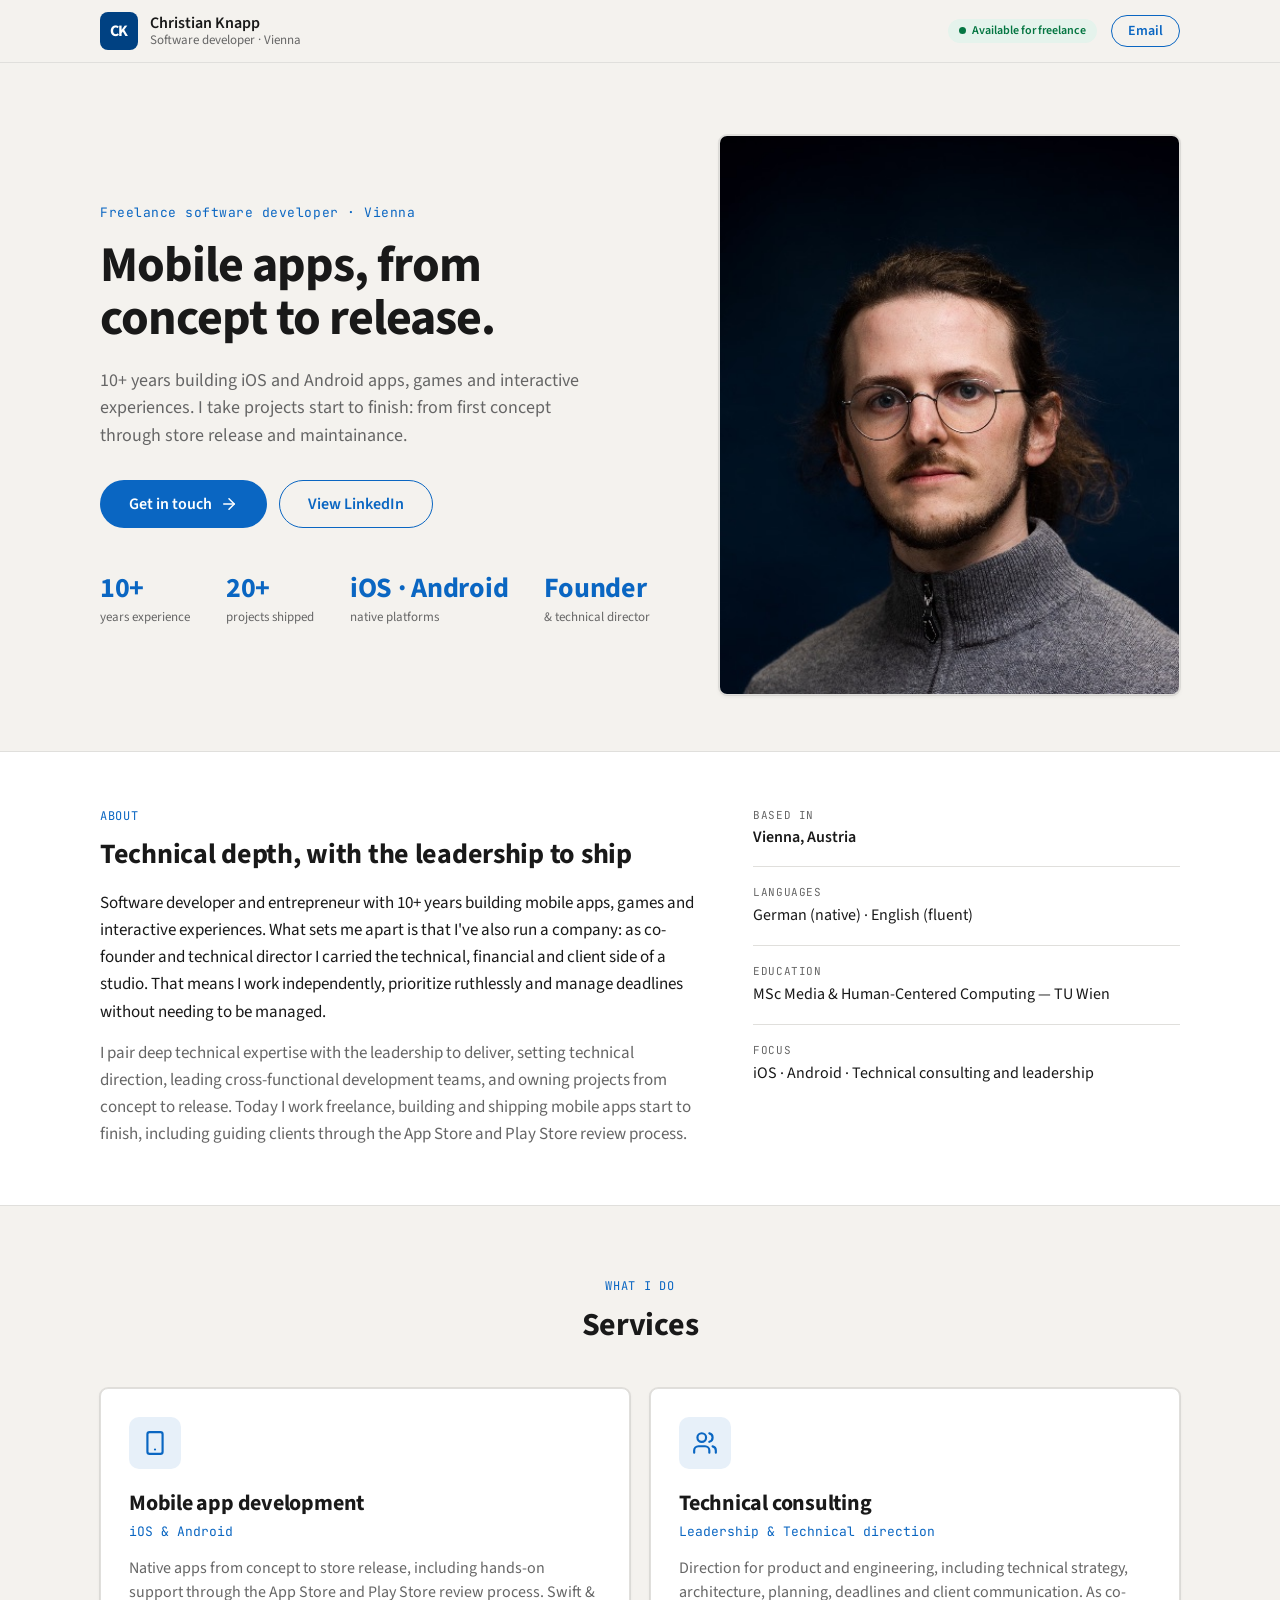
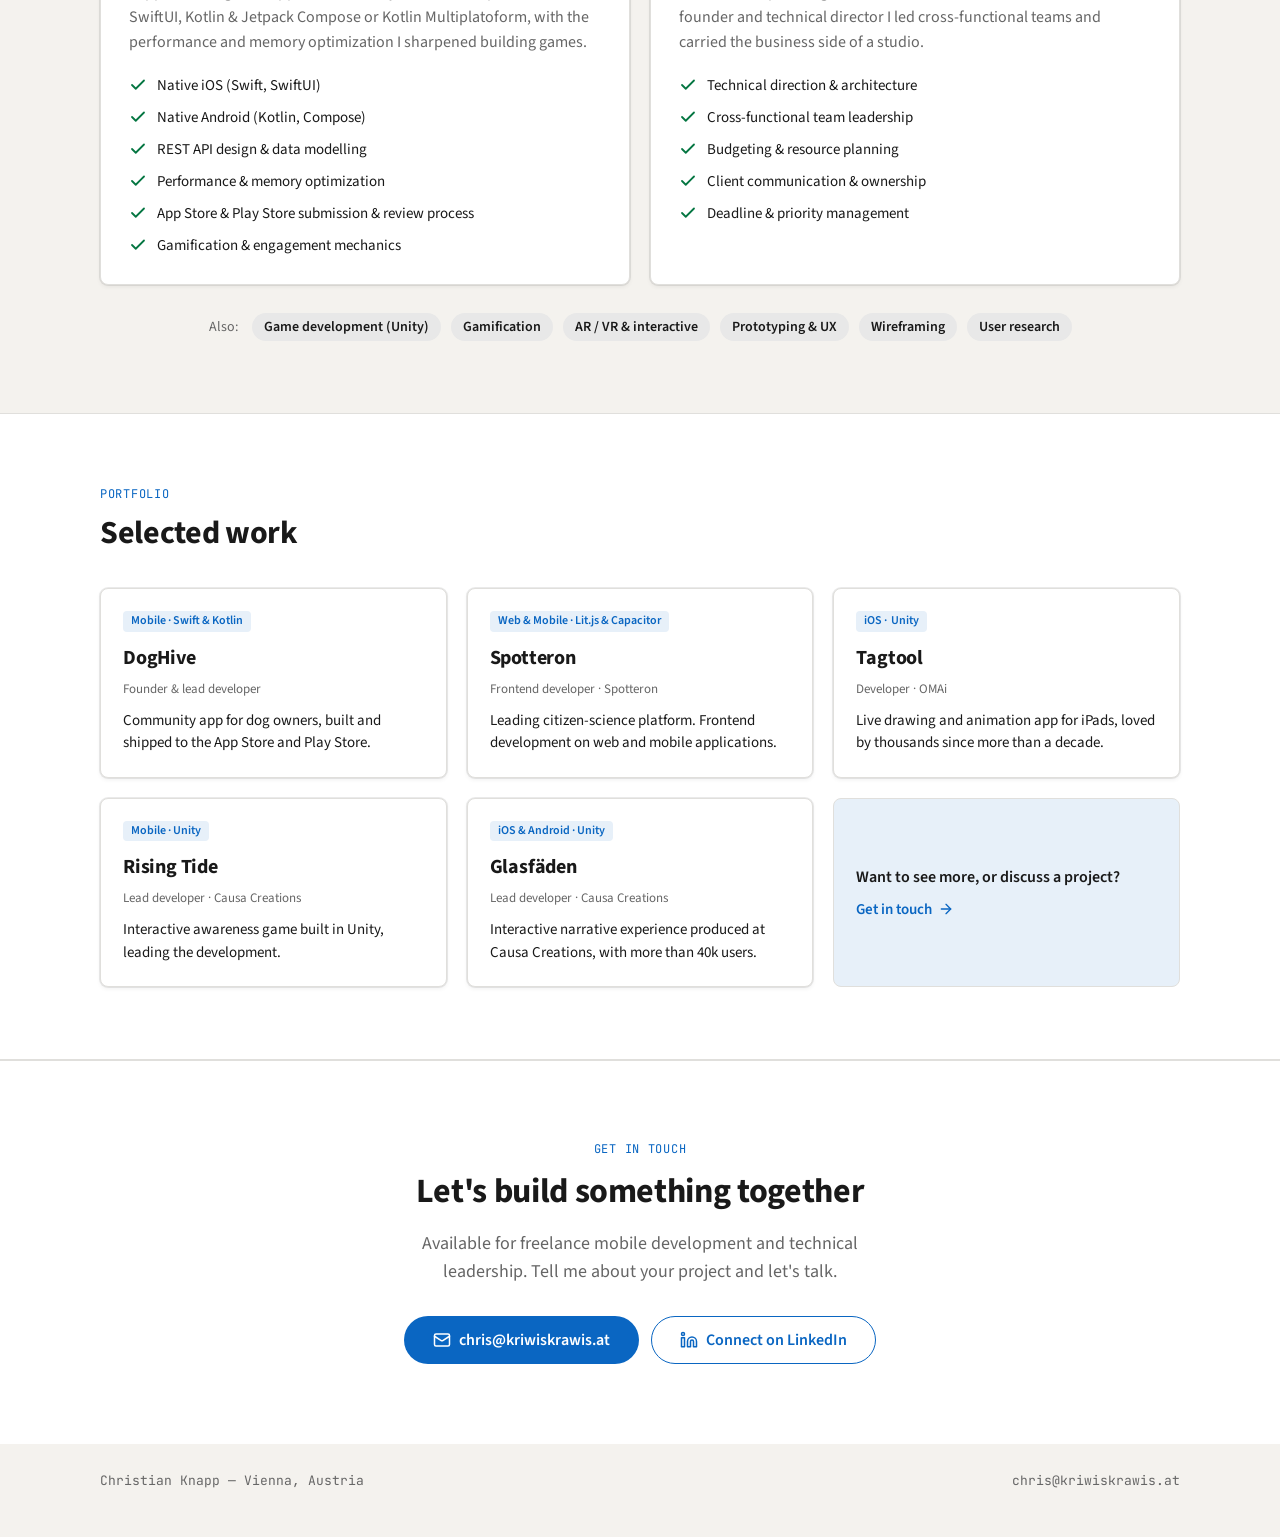
==== index.html @ b73c628b "rename to index.html" ====
<!DOCTYPE html>
<html>
<head>
<meta charset="utf-8">
<meta name="viewport" content="width=device-width, initial-scale=1">
<script src="./support.js"></script>
</head>
<body>
<x-dc>
<helmet>
<link rel="preconnect" href="https://fonts.googleapis.com">
<link rel="preconnect" href="https://fonts.gstatic.com" crossorigin="">
<link href="https://fonts.googleapis.com/css2?family=Source+Sans+3:wght@400;500;600;700&amp;family=JetBrains+Mono:wght@400;500&amp;display=swap" rel="stylesheet">
<style>
  /* Navy Professional — design tokens (inlined from the design system) */
  :root {
    --color-primary: #0A66C2;
    --color-primary-hover: #004182;
    --color-secondary: #915907;
    --color-background: #F4F2EE;
    --color-surface: #FFFFFF;
    --color-text-primary: #191919;
    --color-text-secondary: #666666;
    --color-border: #E0DFDC;
    --color-input-border: #86888A;
    --color-success: #057642;
    --color-primary-tint: #E7F0F9;
    --color-chip-bg: #E8E8E8;
    --color-success-tint: #E5F3EC;
    --font-body: "Source Sans 3", "Helvetica Neue", Arial, sans-serif;
    --font-mono: "JetBrains Mono", "SFMono-Regular", Menlo, Consolas, monospace;
    --radius-sm: 4px;
    --radius-md: 8px;
    --radius-pill: 9999px;
    --shadow-card: 0 0 0 1px rgba(0,0,0,.08), 0 2px 4px rgba(0,0,0,.06);
    --shadow-card-hover: 0 0 0 1px rgba(0,0,0,.08), 0 4px 12px rgba(0,0,0,.12);
  }
  * { box-sizing: border-box; }
  body { margin: 0; background: var(--color-background); }
  a { text-decoration: none; color: inherit; }
</style>
</helmet>

<div style="font-family: var(--font-body); background: var(--color-background); color: var(--color-text-primary); min-height: 100vh; -webkit-font-smoothing: antialiased;">

  <!-- ===== Top nav ===== -->
  <div style="max-width: 1128px; margin: 0 auto; padding: 12px 24px; display: flex; align-items: center; justify-content: space-between; gap: 16px;">
      <div style="display: flex; align-items: center; gap: 12px;">
        <div style="width: 38px; height: 38px; border-radius: 8px; background: var(--color-primary-hover); color: #fff; display: flex; align-items: center; justify-content: center; font-weight: 700; font-size: 16px; letter-spacing: -0.01em;">CK</div>
        <div style="line-height: 1.2;">
          <div style="font-size: 16px; font-weight: 600;">Christian Knapp</div>
          <div style="font-size: 13px; color: var(--color-text-secondary);">Software developer · Vienna</div>
        </div>
      </div>
      <div style="display: flex; align-items: center; gap: 14px;">
        <span style="display: inline-flex; align-items: center; gap: 6px; padding: 4px 11px; font-size: 12px; font-weight: 600; line-height: 1.4; color: var(--color-success); background: var(--color-success-tint); border-radius: var(--radius-pill);">
          <span style="width: 7px; height: 7px; border-radius: 9999px; background: var(--color-success); display: inline-block;"></span>
          Available for freelance
        </span>
        <a href="mailto:chris@kriwiskrawis.at" style="display: inline-flex; align-items: center; justify-content: center; height: 32px; padding: 0 16px; font-size: 14px; font-weight: 600; color: var(--color-primary); background: transparent; border: 1px solid var(--color-primary); border-radius: var(--radius-pill); white-space: nowrap;" style-hover="background: var(--color-primary-tint);">Email</a>
      </div>
    </div><header style="position: sticky; top: 0; z-index: 50; background: rgba(244,242,238,0.88); backdrop-filter: blur(8px); border-bottom: 1px solid var(--color-border);">
    
  </header>

  <!-- ===== Hero ===== -->
  <section style="max-width: 1128px; margin: 0 auto; padding: 72px 24px 56px; display: grid; grid-template-columns: 1.1fr 0.9fr; gap: 56px; align-items: center;">
<div>
      <p style="margin: 0 0 18px; font-family: var(--font-mono); font-size: 13px; letter-spacing: 0.04em; color: var(--color-primary);">Freelance software developer · Vienna</p>
      <h1 style="margin: 0; font-size: clamp(34px, 4.6vw, 50px); line-height: 1.06; font-weight: 700; letter-spacing: -0.02em; text-wrap: balance;">Mobile apps, from concept to release.</h1>
      <p style="margin: 22px 0 30px; font-size: 18px; line-height: 1.55; color: var(--color-text-secondary); max-width: 480px;">10+ years building iOS and Android apps, games and interactive experiences. I take projects start to finish: from first concept through store release and maintainance.</p>
      <div style="display: flex; gap: 12px; flex-wrap: wrap;">
        <a href="mailto:chris@kriwiskrawis.at" style="display: inline-flex; align-items: center; justify-content: center; gap: 8px; height: 48px; padding: 0 28px; font-size: 16px; font-weight: 600; line-height: 1; color: #fff; background: var(--color-primary); border: 1px solid transparent; border-radius: var(--radius-pill); white-space: nowrap;" style-hover="background: var(--color-primary-hover);">
          Get in touch
          <svg width="18" height="18" viewBox="0 0 24 24" fill="none" stroke="currentColor" stroke-width="2" stroke-linecap="round" stroke-linejoin="round"><path d="M5 12h14"></path><path d="m12 5 7 7-7 7"></path></svg>
        </a>
        <a href="https://www.linkedin.com/in/christian-knapp-76a27920a/" target="_blank" rel="noopener" style="display: inline-flex; align-items: center; justify-content: center; gap: 8px; height: 48px; padding: 0 28px; font-size: 16px; font-weight: 600; line-height: 1; color: var(--color-primary); background: transparent; border: 1px solid var(--color-primary); border-radius: var(--radius-pill); white-space: nowrap;" style-hover="background: var(--color-primary-tint);">View LinkedIn</a>
      </div>
      <div style="display: flex; gap: 36px; margin-top: 40px; flex-wrap: wrap;">
        <div><div style="font-size: 28px; font-weight: 700; color: var(--color-primary); letter-spacing: -0.01em;">10+</div><div style="font-size: 13px; color: var(--color-text-secondary);">years experience</div></div>
        <div><div style="font-size: 28px; font-weight: 700; color: var(--color-primary); letter-spacing: -0.01em;">20+</div><div style="font-size: 13px; color: var(--color-text-secondary);">projects shipped</div></div>
        <div><div style="font-size: 28px; font-weight: 700; color: var(--color-primary); letter-spacing: -0.01em;">iOS · Android</div><div style="font-size: 13px; color: var(--color-text-secondary);">native platforms</div></div>
        <div><div style="font-size: 28px; font-weight: 700; color: var(--color-primary); letter-spacing: -0.01em;">Founder</div><div style="font-size: 13px; color: var(--color-text-secondary);">&amp; technical director</div></div>
      </div>
    </div>
    <div style="background: var(--color-surface); border: 1px solid var(--color-border); border-radius: var(--radius-md); box-shadow: var(--shadow-card); padding: 0; overflow: hidden;">
      <img src="[data-uri]" alt="Christian Knapp" style="width: 100%; display: block;">
    </div>
  </section>

  <!-- ===== About ===== -->
  <section style="background: var(--color-surface); border-top: 1px solid var(--color-border); border-bottom: 1px solid var(--color-border);">
    <div style="max-width: 1128px; margin: 0 auto; padding: 56px 24px; display: grid; grid-template-columns: 1.4fr 1fr; gap: 56px; align-items: start;">
      <div>
        <p style="margin: 0 0 10px; font-family: var(--font-mono); font-size: 12px; letter-spacing: 0.06em; text-transform: uppercase; color: var(--color-primary);">About</p>
        <h2 style="margin: 0 0 16px; font-size: 28px; font-weight: 700; letter-spacing: -0.01em;">Technical depth, with the leadership to ship</h2>
        <p style="margin: 0 0 14px; font-size: 17px; line-height: 1.6; color: var(--color-text-primary);">Software developer and entrepreneur with 10+ years building mobile apps, games and interactive experiences. What sets me apart is that I've also run a company: as co-founder and technical director I carried the technical, financial and client side of a studio. That means I work independently, prioritize ruthlessly and manage deadlines without needing to be managed.</p>
        <p style="margin: 0; font-size: 17px; line-height: 1.6; color: var(--color-text-secondary);">I pair deep technical expertise with the leadership to deliver, setting technical direction, leading cross-functional development teams, and owning projects from concept to release. Today I work freelance, building and shipping mobile apps start to finish, including guiding clients through the App Store and Play Store review process.</p>
      </div>
      <div style="display: flex; flex-direction: column; gap: 18px;">
        <div>
          <p style="margin: 0 0 4px; font-family: var(--font-mono); font-size: 11px; letter-spacing: 0.05em; text-transform: uppercase; color: var(--color-text-secondary);">Based in</p>
          <p style="margin: 0; font-size: 16px; font-weight: 600;">Vienna, Austria</p>
        </div>
        <div style="height: 1px; background: var(--color-border);"></div>
        <div>
          <p style="margin: 0 0 4px; font-family: var(--font-mono); font-size: 11px; letter-spacing: 0.05em; text-transform: uppercase; color: var(--color-text-secondary);">Languages</p>
          <p style="margin: 0; font-size: 16px; line-height: 1.5;">German (native) · English (fluent)</p>
        </div>
        <div style="height: 1px; background: var(--color-border);"></div>
        <div>
          <p style="margin: 0 0 4px; font-family: var(--font-mono); font-size: 11px; letter-spacing: 0.05em; text-transform: uppercase; color: var(--color-text-secondary);">Education</p>
          <p style="margin: 0; font-size: 16px; line-height: 1.5;">MSc Media &amp; Human-Centered Computing — TU Wien</p>
        </div>
        <div style="height: 1px; background: var(--color-border);"></div>
        <div>
          <p style="margin: 0 0 4px; font-family: var(--font-mono); font-size: 11px; letter-spacing: 0.05em; text-transform: uppercase; color: var(--color-text-secondary);">Focus</p>
          <p style="margin: 0; font-size: 16px; line-height: 1.5;">iOS · Android · Technical consulting and leadership</p>
        </div>
      </div>
    </div>
  </section>

  <!-- ===== Services ===== -->
  <section style="max-width: 1128px; margin: 0 auto; padding: 72px 24px;">
    <p style="margin: 0 0 8px; font-family: var(--font-mono); font-size: 12px; letter-spacing: 0.06em; text-transform: uppercase; color: var(--color-primary); text-align: center;">What I do</p>
    <h2 style="margin: 0 0 40px; font-size: 32px; font-weight: 700; text-align: center; letter-spacing: -0.01em;">Services</h2>
    <div style="display: grid; grid-template-columns: repeat(2, 1fr); gap: 20px;">

      <div style="background: var(--color-surface); border: 1px solid var(--color-border); border-radius: var(--radius-md); box-shadow: var(--shadow-card); padding: 28px; transition: box-shadow 140ms ease;" style-hover="box-shadow: var(--shadow-card-hover);">
        <div style="width: 52px; height: 52px; border-radius: 10px; background: var(--color-primary-tint); color: var(--color-primary); display: flex; align-items: center; justify-content: center; margin-bottom: 18px;">
          <svg width="26" height="26" viewBox="0 0 24 24" fill="none" stroke="currentColor" stroke-width="2" stroke-linecap="round" stroke-linejoin="round"><rect width="14" height="20" x="5" y="2" rx="2"></rect><path d="M12 18h.01"></path></svg>
        </div>
        <h3 style="margin: 0 0 4px; font-size: 22px; font-weight: 700; letter-spacing: -0.01em;">Mobile app development</h3>
        <p style="margin: 0 0 16px; font-family: var(--font-mono); font-size: 13px; color: var(--color-primary);">iOS &amp; Android</p>
        <p style="margin: 0 0 20px; font-size: 16px; line-height: 1.55; color: var(--color-text-secondary);">Native apps from concept to store release, including hands-on support through the App Store and Play Store review process. Swift &amp; SwiftUI, Kotlin &amp; Jetpack Compose or Kotlin Multiplatoform, with the performance and memory optimization I sharpened building games.</p>
        <div style="display: flex; flex-direction: column; gap: 11px;">
          <div style="display: flex; align-items: center; gap: 10px; font-size: 15px; color: var(--color-text-primary);"><svg width="18" height="18" viewBox="0 0 24 24" fill="none" stroke="var(--color-success)" stroke-width="2.4" stroke-linecap="round" stroke-linejoin="round" style="flex: none;"><path d="M20 6 9 17l-5-5"></path></svg>Native iOS (Swift, SwiftUI)</div>
          <div style="display: flex; align-items: center; gap: 10px; font-size: 15px; color: var(--color-text-primary);"><svg width="18" height="18" viewBox="0 0 24 24" fill="none" stroke="var(--color-success)" stroke-width="2.4" stroke-linecap="round" stroke-linejoin="round" style="flex: none;"><path d="M20 6 9 17l-5-5"></path></svg>Native Android (Kotlin, Compose)</div>
          <div style="display: flex; align-items: center; gap: 10px; font-size: 15px; color: var(--color-text-primary);"><svg width="18" height="18" viewBox="0 0 24 24" fill="none" stroke="var(--color-success)" stroke-width="2.4" stroke-linecap="round" stroke-linejoin="round" style="flex: none;"><path d="M20 6 9 17l-5-5"></path></svg>REST API design &amp; data modelling</div>
          <div style="display: flex; align-items: center; gap: 10px; font-size: 15px; color: var(--color-text-primary);"><svg width="18" height="18" viewBox="0 0 24 24" fill="none" stroke="var(--color-success)" stroke-width="2.4" stroke-linecap="round" stroke-linejoin="round" style="flex: none;"><path d="M20 6 9 17l-5-5"></path></svg>Performance &amp; memory optimization</div>
          <div style="display: flex; align-items: center; gap: 10px; font-size: 15px; color: var(--color-text-primary);"><svg width="18" height="18" viewBox="0 0 24 24" fill="none" stroke="var(--color-success)" stroke-width="2.4" stroke-linecap="round" stroke-linejoin="round" style="flex: none;"><path d="M20 6 9 17l-5-5"></path></svg>App Store &amp; Play Store submission &amp; review process</div>
          <div style="display: flex; align-items: center; gap: 10px; font-size: 15px; color: var(--color-text-primary);"><svg width="18" height="18" viewBox="0 0 24 24" fill="none" stroke="var(--color-success)" stroke-width="2.4" stroke-linecap="round" stroke-linejoin="round" style="flex: none;"><path d="M20 6 9 17l-5-5"></path></svg>Gamification &amp; engagement mechanics</div>
        </div>
      </div>

      <div style="background: var(--color-surface); border: 1px solid var(--color-border); border-radius: var(--radius-md); box-shadow: var(--shadow-card); padding: 28px; transition: box-shadow 140ms ease;" style-hover="box-shadow: var(--shadow-card-hover);">
        <div style="width: 52px; height: 52px; border-radius: 10px; background: var(--color-primary-tint); color: var(--color-primary); display: flex; align-items: center; justify-content: center; margin-bottom: 18px;">
          <svg width="26" height="26" viewBox="0 0 24 24" fill="none" stroke="currentColor" stroke-width="2" stroke-linecap="round" stroke-linejoin="round"><path d="M16 21v-2a4 4 0 0 0-4-4H6a4 4 0 0 0-4 4v2"></path><circle cx="9" cy="7" r="4"></circle><path d="M22 21v-2a4 4 0 0 0-3-3.87"></path><path d="M16 3.13a4 4 0 0 1 0 7.75"></path></svg>
        </div>
        <h3 style="margin: 0 0 4px; font-size: 22px; font-weight: 700; letter-spacing: -0.01em;">Technical consulting</h3>
        <p style="margin: 0 0 16px; font-family: var(--font-mono); font-size: 13px; color: var(--color-primary);">Leadership &amp; Technical direction</p>
        <p style="margin: 0 0 20px; font-size: 16px; line-height: 1.55; color: var(--color-text-secondary);">Direction for product and engineering, including technical strategy, architecture, planning, deadlines and client communication. As co-founder and technical director I led cross-functional teams and carried the business side of a studio.</p>
        <div style="display: flex; flex-direction: column; gap: 11px;">
          <div style="display: flex; align-items: center; gap: 10px; font-size: 15px; color: var(--color-text-primary);"><svg width="18" height="18" viewBox="0 0 24 24" fill="none" stroke="var(--color-success)" stroke-width="2.4" stroke-linecap="round" stroke-linejoin="round" style="flex: none;"><path d="M20 6 9 17l-5-5"></path></svg>Technical direction &amp; architecture</div>
          
          <div style="display: flex; align-items: center; gap: 10px; font-size: 15px; color: var(--color-text-primary);"><svg width="18" height="18" viewBox="0 0 24 24" fill="none" stroke="var(--color-success)" stroke-width="2.4" stroke-linecap="round" stroke-linejoin="round" style="flex: none;"><path d="M20 6 9 17l-5-5"></path></svg>Cross-functional team leadership</div><div style="display: flex; align-items: center; gap: 10px; font-size: 15px; color: var(--color-text-primary);"><svg width="18" height="18" viewBox="0 0 24 24" fill="none" stroke="var(--color-success)" stroke-width="2.4" stroke-linecap="round" stroke-linejoin="round" style="flex: none;"><path d="M20 6 9 17l-5-5"></path></svg>Budgeting &amp; resource planning</div>
          <div style="display: flex; align-items: center; gap: 10px; font-size: 15px; color: var(--color-text-primary);"><svg width="18" height="18" viewBox="0 0 24 24" fill="none" stroke="var(--color-success)" stroke-width="2.4" stroke-linecap="round" stroke-linejoin="round" style="flex: none;"><path d="M20 6 9 17l-5-5"></path></svg>Client communication &amp; ownership</div>
          <div style="display: flex; align-items: center; gap: 10px; font-size: 15px; color: var(--color-text-primary);"><svg width="18" height="18" viewBox="0 0 24 24" fill="none" stroke="var(--color-success)" stroke-width="2.4" stroke-linecap="round" stroke-linejoin="round" style="flex: none;"><path d="M20 6 9 17l-5-5"></path></svg>Deadline &amp; priority management</div>
        </div>
      </div>

    </div>
    <div style="display: flex; flex-wrap: wrap; gap: 10px; justify-content: center; margin-top: 28px; align-items: center;">
      <span style="font-size: 14px; color: var(--color-text-secondary); margin-right: 4px;">Also:</span>
      <span style="display: inline-flex; align-items: center; padding: 4px 12px; font-size: 14px; font-weight: 600; color: var(--color-text-primary); background: var(--color-chip-bg); border-radius: var(--radius-pill); white-space: nowrap;">Game development (Unity)</span>
      <span style="display: inline-flex; align-items: center; padding: 4px 12px; font-size: 14px; font-weight: 600; color: var(--color-text-primary); background: var(--color-chip-bg); border-radius: var(--radius-pill); white-space: nowrap;">Gamification</span>
      <span style="display: inline-flex; align-items: center; padding: 4px 12px; font-size: 14px; font-weight: 600; color: var(--color-text-primary); background: var(--color-chip-bg); border-radius: var(--radius-pill); white-space: nowrap;">AR / VR &amp; interactive</span>
      <span style="display: inline-flex; align-items: center; padding: 4px 12px; font-size: 14px; font-weight: 600; color: var(--color-text-primary); background: var(--color-chip-bg); border-radius: var(--radius-pill); white-space: nowrap;">Prototyping &amp; UX</span>
      <span style="display: inline-flex; align-items: center; padding: 4px 12px; font-size: 14px; font-weight: 600; color: var(--color-text-primary); background: var(--color-chip-bg); border-radius: var(--radius-pill); white-space: nowrap;">Wireframing</span>
      <span style="display: inline-flex; align-items: center; padding: 4px 12px; font-size: 14px; font-weight: 600; color: var(--color-text-primary); background: var(--color-chip-bg); border-radius: var(--radius-pill); white-space: nowrap;">User research</span>
    </div>
  </section>

  <!-- ===== Selected work ===== -->
  <section style="background: var(--color-surface); border-top: 1px solid var(--color-border); border-bottom: 1px solid var(--color-border);">
    <div style="max-width: 1128px; margin: 0 auto; padding: 72px 24px;">
      <p style="margin: 0 0 8px; font-family: var(--font-mono); font-size: 12px; letter-spacing: 0.06em; text-transform: uppercase; color: var(--color-primary);">Portfolio</p>
      <h2 style="margin: 0 0 32px; font-size: 32px; font-weight: 700; letter-spacing: -0.01em;">Selected work</h2>
      <div style="display: grid; grid-template-columns: repeat(3, 1fr); gap: 20px;">

        <div style="background: var(--color-surface); border: 1px solid var(--color-border); border-radius: var(--radius-md); box-shadow: var(--shadow-card); padding: 22px; display: flex; flex-direction: column; gap: 8px; min-height: 158px; transition: box-shadow 140ms ease;" style-hover="box-shadow: var(--shadow-card-hover);">
          <span style="align-self: flex-start; display: inline-flex; align-items: center; padding: 2px 8px; font-size: 12px; font-weight: 600; line-height: 1.4; color: var(--color-primary); background: var(--color-primary-tint); border-radius: var(--radius-sm);">Mobile ·&nbsp;Swift &amp; Kotlin</span>
          <h3 style="margin: 4px 0 0; font-size: 20px; font-weight: 700; letter-spacing: -0.01em;">DogHive</h3>
          <p style="margin: 0; font-size: 13px; color: var(--color-text-secondary);">Founder &amp; lead developer</p>
          <p style="margin: 4px 0 0; font-size: 15px; line-height: 1.5; color: var(--color-text-primary);">Community app for dog owners, built and shipped to the App Store and Play Store.</p>
        </div>

        <div style="background: var(--color-surface); border: 1px solid var(--color-border); border-radius: var(--radius-md); box-shadow: var(--shadow-card); padding: 22px; display: flex; flex-direction: column; gap: 8px; min-height: 158px; transition: box-shadow 140ms ease;" style-hover="box-shadow: var(--shadow-card-hover);">
          <span style="align-self: flex-start; display: inline-flex; align-items: center; padding: 2px 8px; font-size: 12px; font-weight: 600; line-height: 1.4; color: var(--color-primary); background: var(--color-primary-tint); border-radius: var(--radius-sm);">Web &amp; Mobile · Lit.js &amp; Capacitor</span>
          <h3 style="margin: 4px 0 0; font-size: 20px; font-weight: 700; letter-spacing: -0.01em;">Spotteron</h3>
          <p style="margin: 0; font-size: 13px; color: var(--color-text-secondary);">Frontend developer · Spotteron</p>
          <p style="margin: 4px 0 0; font-size: 15px; line-height: 1.5; color: var(--color-text-primary);">Leading citizen-science platform. Frontend development on web and mobile applications.</p>
        </div>

        <div style="background: var(--color-surface); border: 1px solid var(--color-border); border-radius: var(--radius-md); box-shadow: var(--shadow-card); padding: 22px; display: flex; flex-direction: column; gap: 8px; min-height: 158px; transition: box-shadow 140ms ease;" style-hover="box-shadow: var(--shadow-card-hover);">
          <span style="align-self: flex-start; display: inline-flex; align-items: center; padding: 2px 8px; font-size: 12px; font-weight: 600; line-height: 1.4; color: var(--color-primary); background: var(--color-primary-tint); border-radius: var(--radius-sm);">iOS · &nbsp;Unity</span>
          <h3 style="margin: 4px 0 0; font-size: 20px; font-weight: 700; letter-spacing: -0.01em;">Tagtool</h3>
          <p style="margin: 0; font-size: 13px; color: var(--color-text-secondary);">Developer · OMAi</p>
          <p style="margin: 4px 0 0; font-size: 15px; line-height: 1.5; color: var(--color-text-primary);">Live drawing and animation app for iPads, loved by thousands since more than a decade.</p>
        </div><div style="background: var(--color-surface); border: 1px solid var(--color-border); border-radius: var(--radius-md); box-shadow: var(--shadow-card); padding: 22px; display: flex; flex-direction: column; gap: 8px; min-height: 158px; transition: box-shadow 140ms ease;" style-hover="box-shadow: var(--shadow-card-hover);">
          <span style="align-self: flex-start; display: inline-flex; align-items: center; padding: 2px 8px; font-size: 12px; font-weight: 600; line-height: 1.4; color: var(--color-primary); background: var(--color-primary-tint); border-radius: var(--radius-sm);">Mobile · Unity</span>
          <h3 style="margin: 4px 0 0; font-size: 20px; font-weight: 700; letter-spacing: -0.01em;">Rising Tide</h3>
          <p style="margin: 0; font-size: 13px; color: var(--color-text-secondary);">Lead developer · Causa Creations</p>
          <p style="margin: 4px 0 0; font-size: 15px; line-height: 1.5; color: var(--color-text-primary);">Interactive awareness game built in Unity, leading the development.</p>
        </div>

        <div style="background: var(--color-surface); border: 1px solid var(--color-border); border-radius: var(--radius-md); box-shadow: var(--shadow-card); padding: 22px; display: flex; flex-direction: column; gap: 8px; min-height: 158px; transition: box-shadow 140ms ease;" style-hover="box-shadow: var(--shadow-card-hover);">
          <span style="align-self: flex-start; display: inline-flex; align-items: center; padding: 2px 8px; font-size: 12px; font-weight: 600; line-height: 1.4; color: var(--color-primary); background: var(--color-primary-tint); border-radius: var(--radius-sm);">iOS &amp; Android · Unity</span>
          <h3 style="margin: 4px 0 0; font-size: 20px; font-weight: 700; letter-spacing: -0.01em;">Glasfäden</h3>
          <p style="margin: 0; font-size: 13px; color: var(--color-text-secondary);">Lead developer · Causa Creations</p>
          <p style="margin: 4px 0 0; font-size: 15px; line-height: 1.5; color: var(--color-text-primary);">Interactive narrative experience produced at Causa Creations, with more than 40k users.</p>
        </div>

        

        <div style="background: var(--color-primary-tint); border: 1px solid var(--color-border); border-radius: var(--radius-md); padding: 22px; display: flex; flex-direction: column; justify-content: center; gap: 10px; min-height: 158px;">
          <p style="margin: 0; font-size: 16px; line-height: 1.5; color: var(--color-text-primary); font-weight: 600;">Want to see more, or discuss a project?</p>
          <a href="mailto:chris@kriwiskrawis.at" style="display: inline-flex; align-items: center; gap: 6px; font-size: 15px; font-weight: 600; color: var(--color-primary);" style-hover="color: var(--color-primary-hover);">Get in touch
            <svg width="16" height="16" viewBox="0 0 24 24" fill="none" stroke="currentColor" stroke-width="2" stroke-linecap="round" stroke-linejoin="round"><path d="M5 12h14"></path><path d="m12 5 7 7-7 7"></path></svg>
          </a>
        </div>

      </div>
    </div>
  </section>

  <!-- ===== Contact ===== -->
  <section style="background: var(--color-surface); border-top: 1px solid var(--color-border);">
    <div style="max-width: 760px; margin: 0 auto; padding: 80px 24px; text-align: center;">
      <p style="margin: 0 0 10px; font-family: var(--font-mono); font-size: 12px; letter-spacing: 0.06em; text-transform: uppercase; color: var(--color-primary);">Get in touch</p>
      <h2 style="margin: 0 0 14px; font-size: 34px; font-weight: 700; letter-spacing: -0.01em;">Let's build something together</h2>
      <p style="margin: 0 auto 30px; font-size: 18px; line-height: 1.55; color: var(--color-text-secondary); max-width: 480px;">Available for freelance mobile development and technical leadership. Tell me about your project and let's talk.</p>
      <div style="display: flex; gap: 12px; justify-content: center; flex-wrap: wrap;">
        <a href="mailto:chris@kriwiskrawis.at" style="display: inline-flex; align-items: center; justify-content: center; gap: 8px; height: 48px; padding: 0 28px; font-size: 16px; font-weight: 600; line-height: 1; color: #fff; background: var(--color-primary); border: 1px solid transparent; border-radius: var(--radius-pill); white-space: nowrap;" style-hover="background: var(--color-primary-hover);">
          <svg width="18" height="18" viewBox="0 0 24 24" fill="none" stroke="currentColor" stroke-width="2" stroke-linecap="round" stroke-linejoin="round"><rect width="20" height="16" x="2" y="4" rx="2"></rect><path d="m22 7-8.97 5.7a1.94 1.94 0 0 1-2.06 0L2 7"></path></svg>
          chris@kriwiskrawis.at
        </a>
        <a href="https://www.linkedin.com/in/christian-knapp-76a27920a/" target="_blank" rel="noopener" style="display: inline-flex; align-items: center; justify-content: center; gap: 8px; height: 48px; padding: 0 28px; font-size: 16px; font-weight: 600; line-height: 1; color: var(--color-primary); background: transparent; border: 1px solid var(--color-primary); border-radius: var(--radius-pill); white-space: nowrap;" style-hover="background: var(--color-primary-tint);">
          <svg width="18" height="18" viewBox="0 0 24 24" fill="none" stroke="currentColor" stroke-width="2" stroke-linecap="round" stroke-linejoin="round"><path d="M16 8a6 6 0 0 1 6 6v7h-4v-7a2 2 0 0 0-2-2 2 2 0 0 0-2 2v7h-4v-7a6 6 0 0 1 6-6z"></path><rect width="4" height="12" x="2" y="9"></rect><circle cx="4" cy="4" r="2"></circle></svg>
          Connect on LinkedIn
        </a>
      </div>
    </div>
  </section>

  <!-- ===== Footer ===== -->
  <footer style="max-width: 1128px; margin: 0 auto; padding: 28px 24px 48px; display: flex; justify-content: space-between; align-items: center; flex-wrap: wrap; gap: 12px;">
    <span style="font-family: var(--font-mono); font-size: 13px; color: var(--color-text-secondary);">Christian Knapp — Vienna, Austria</span>
    <span style="font-family: var(--font-mono); font-size: 13px; color: var(--color-text-secondary);">chris@kriwiskrawis.at</span>
  </footer>

</div>
</x-dc>
<script type="text/x-dc" data-dc-script data-props="{&quot;$preview&quot;:{&quot;width&quot;:1180,&quot;height&quot;:900}}"></script>
</body>
</html>
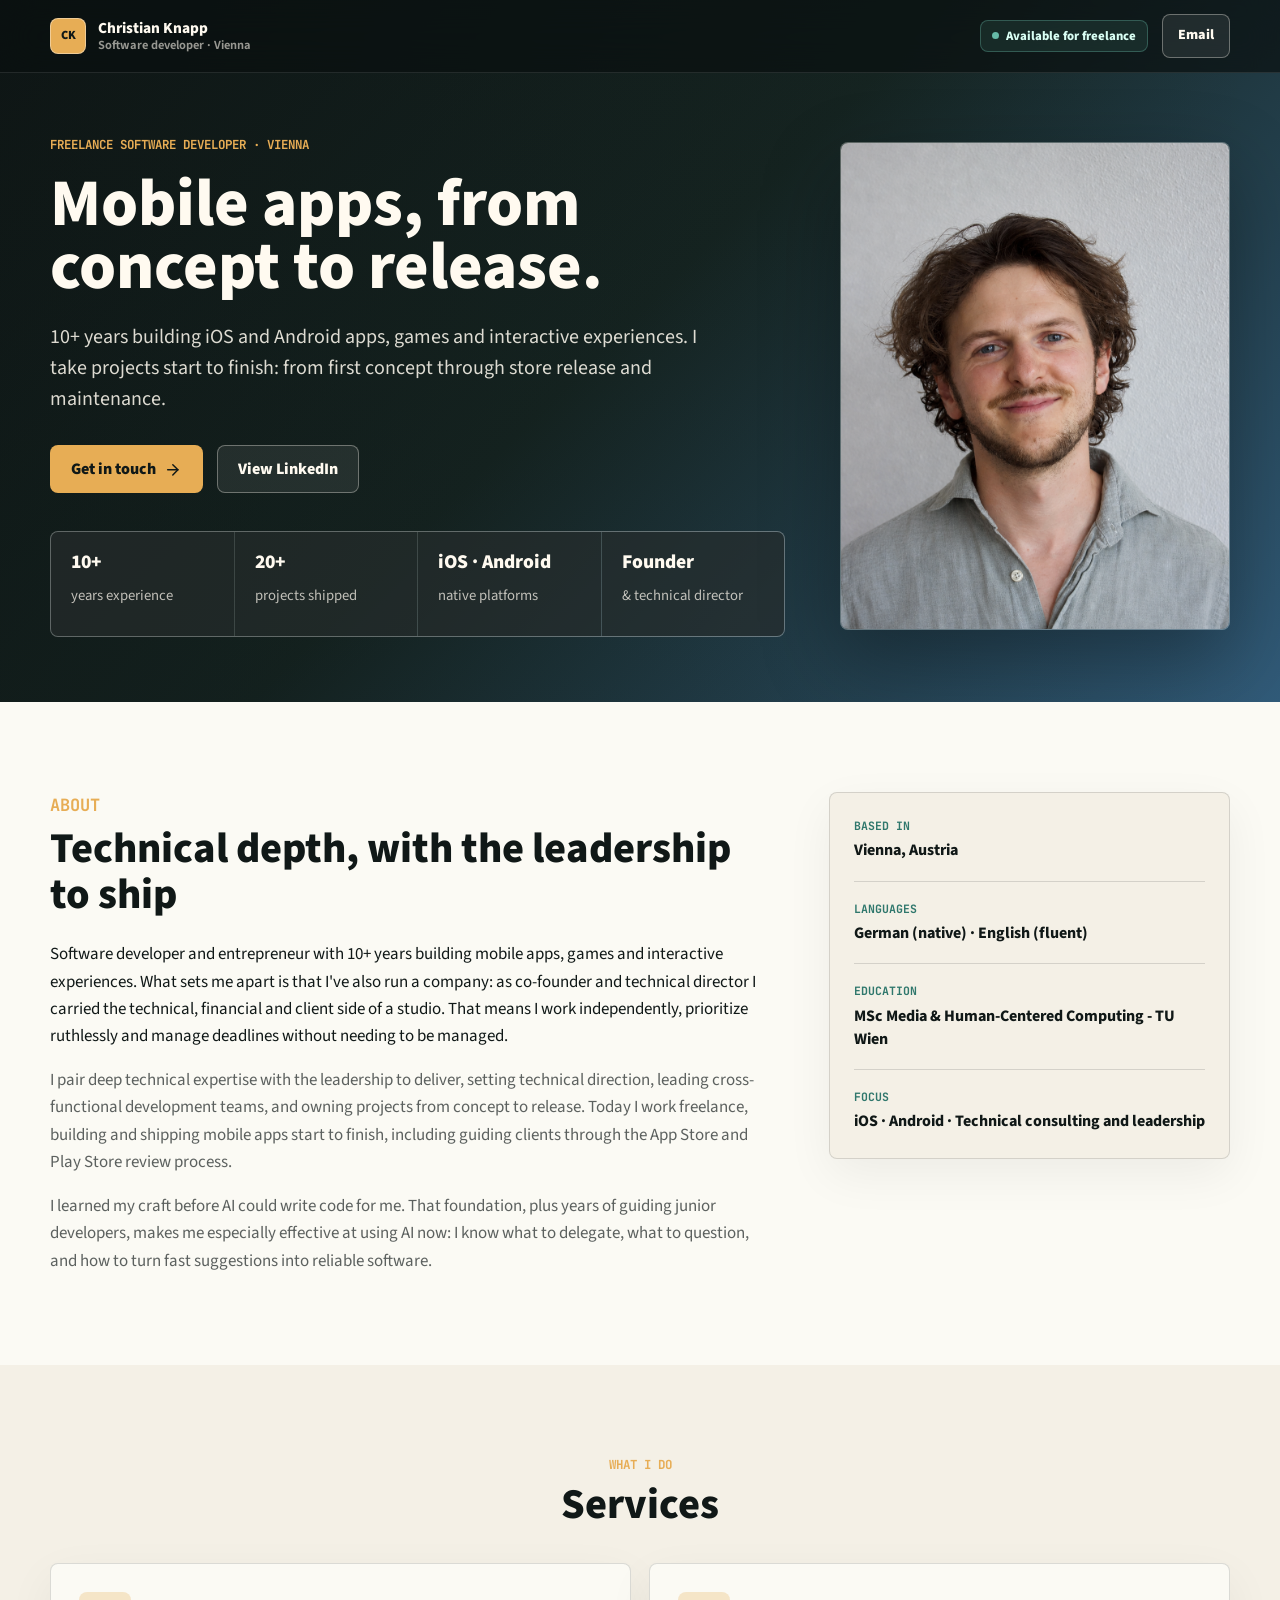
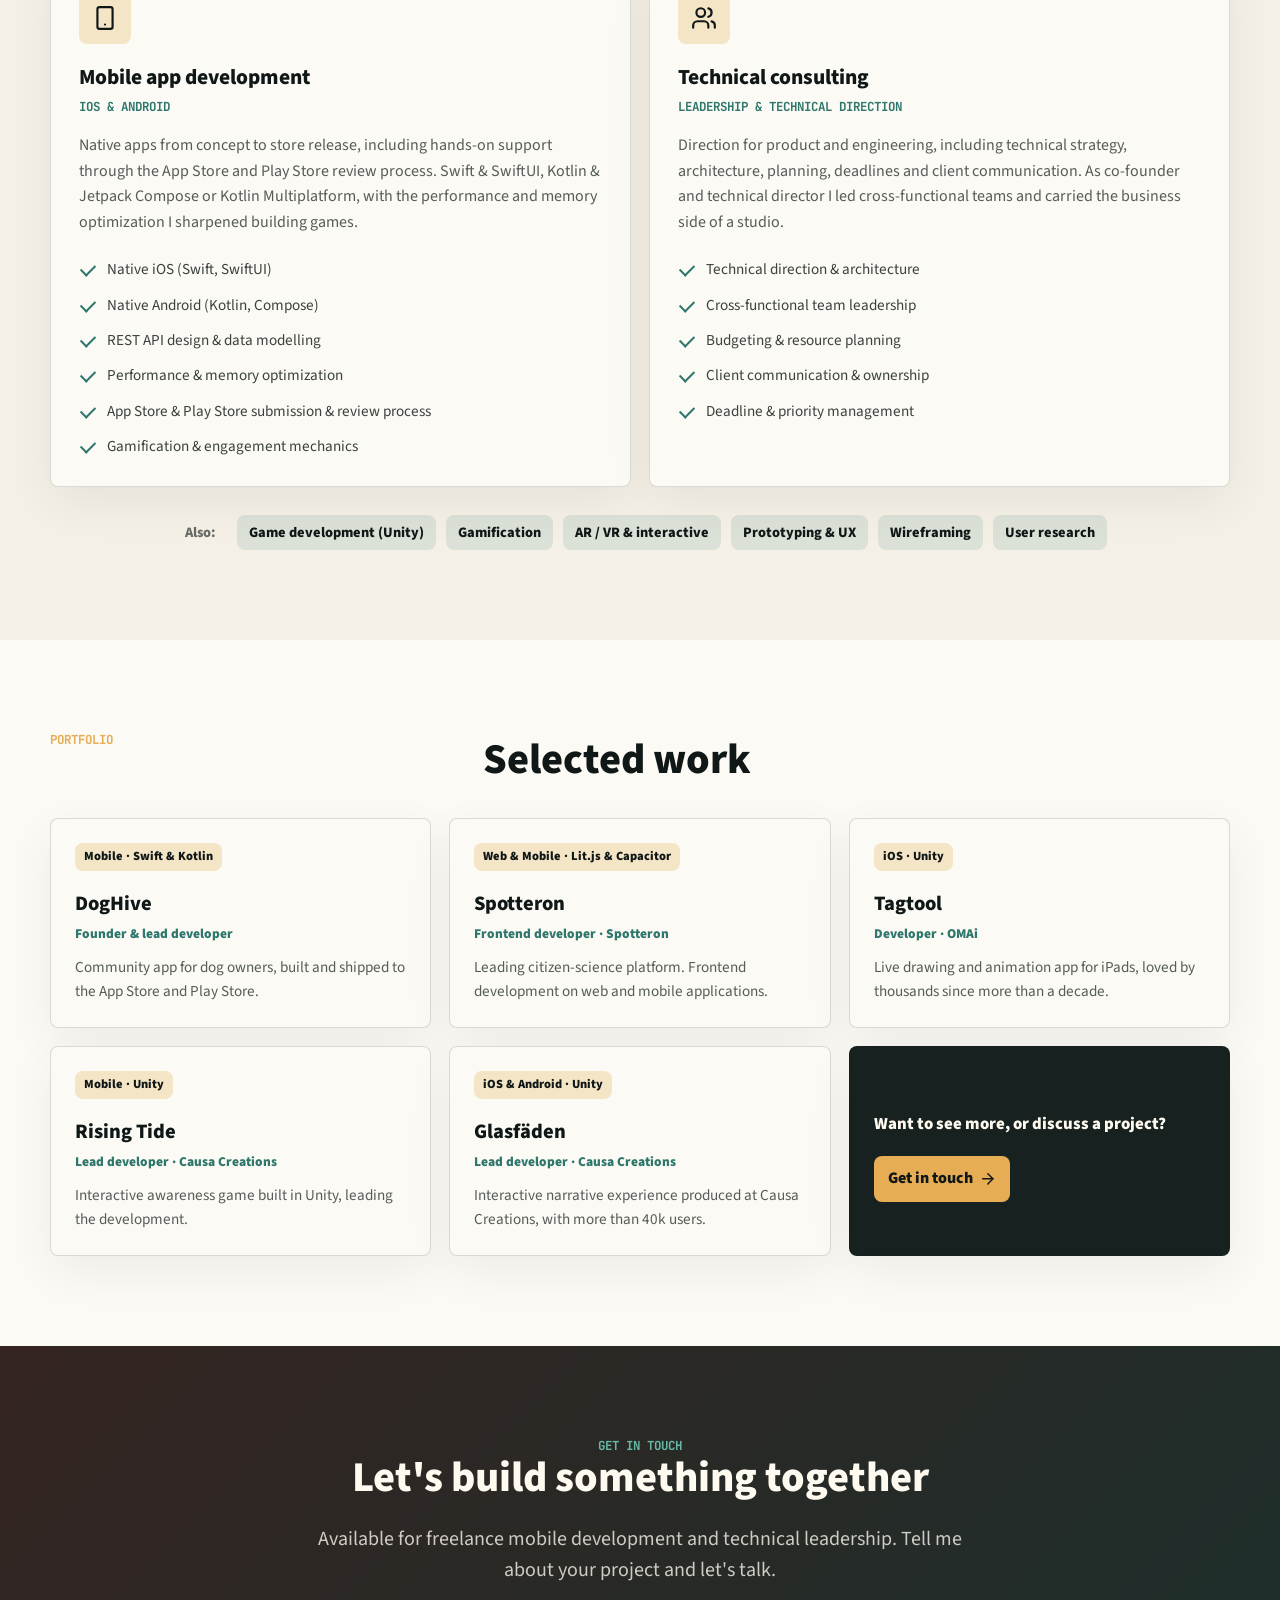
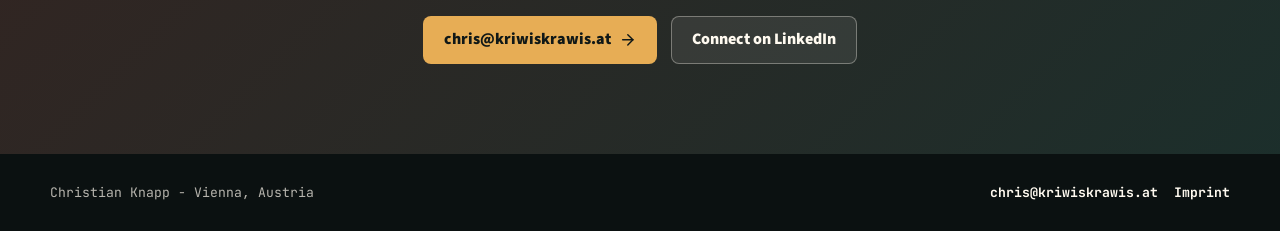
==== commit b487fe37: "switched to new website created with chatgpt" ====
--- a/index.html
+++ b/index.html
@@ -1,257 +1,366 @@
-<!DOCTYPE html>
-<html>
-<head>
-<meta charset="utf-8">
-<meta name="viewport" content="width=device-width, initial-scale=1">
-<script src="./support.js"></script>
-</head>
-<body>
-<x-dc>
-<helmet>
-<link rel="preconnect" href="https://fonts.googleapis.com">
-<link rel="preconnect" href="https://fonts.gstatic.com" crossorigin="">
-<link href="https://fonts.googleapis.com/css2?family=Source+Sans+3:wght@400;500;600;700&amp;family=JetBrains+Mono:wght@400;500&amp;display=swap" rel="stylesheet">
-<style>
-  /* Navy Professional — design tokens (inlined from the design system) */
-  :root {
-    --color-primary: #0A66C2;
-    --color-primary-hover: #004182;
-    --color-secondary: #915907;
-    --color-background: #F4F2EE;
-    --color-surface: #FFFFFF;
-    --color-text-primary: #191919;
-    --color-text-secondary: #666666;
-    --color-border: #E0DFDC;
-    --color-input-border: #86888A;
-    --color-success: #057642;
-    --color-primary-tint: #E7F0F9;
-    --color-chip-bg: #E8E8E8;
-    --color-success-tint: #E5F3EC;
-    --font-body: "Source Sans 3", "Helvetica Neue", Arial, sans-serif;
-    --font-mono: "JetBrains Mono", "SFMono-Regular", Menlo, Consolas, monospace;
-    --radius-sm: 4px;
-    --radius-md: 8px;
-    --radius-pill: 9999px;
-    --shadow-card: 0 0 0 1px rgba(0,0,0,.08), 0 2px 4px rgba(0,0,0,.06);
-    --shadow-card-hover: 0 0 0 1px rgba(0,0,0,.08), 0 4px 12px rgba(0,0,0,.12);
-  }
-  * { box-sizing: border-box; }
-  body { margin: 0; background: var(--color-background); }
-  a { text-decoration: none; color: inherit; }
-</style>
-</helmet>
-
-<div style="font-family: var(--font-body); background: var(--color-background); color: var(--color-text-primary); min-height: 100vh; -webkit-font-smoothing: antialiased;">
-
-  <!-- ===== Top nav ===== -->
-  <div style="max-width: 1128px; margin: 0 auto; padding: 12px 24px; display: flex; align-items: center; justify-content: space-between; gap: 16px;">
-      <div style="display: flex; align-items: center; gap: 12px;">
-        <div style="width: 38px; height: 38px; border-radius: 8px; background: var(--color-primary-hover); color: #fff; display: flex; align-items: center; justify-content: center; font-weight: 700; font-size: 16px; letter-spacing: -0.01em;">CK</div>
-        <div style="line-height: 1.2;">
-          <div style="font-size: 16px; font-weight: 600;">Christian Knapp</div>
-          <div style="font-size: 13px; color: var(--color-text-secondary);">Software developer · Vienna</div>
+<!doctype html>
+<html lang="en">
+  <head>
+    <meta charset="utf-8">
+    <meta name="viewport" content="width=device-width, initial-scale=1">
+    <title>Christian Knapp | Freelance Software Developer</title>
+    <meta
+      name="description"
+      content="Christian Knapp is a Vienna-based freelance software developer for mobile apps, games, interactive experiences, and technical consulting."
+    >
+    <meta name="theme-color" content="#f4f2ee">
+    <meta property="og:title" content="Christian Knapp | Freelance Software Developer">
+    <meta
+      property="og:description"
+      content="Mobile apps from concept to release, with technical depth and leadership to ship."
+    >
+    <meta property="og:type" content="website">
+    <meta property="og:image" content="assets/christian-knapp-2026-smoothed.png">
+    <link rel="preconnect" href="https://fonts.googleapis.com">
+    <link rel="preconnect" href="https://fonts.gstatic.com" crossorigin>
+    <link
+      href="https://fonts.googleapis.com/css2?family=JetBrains+Mono:wght@400;500&family=Source+Sans+3:wght@400;500;600;700&display=swap"
+      rel="stylesheet"
+    >
+    <link rel="preload" as="image" href="assets/christian-knapp-2026-smoothed.png">
+    <link rel="stylesheet" href="styles.css">
+  </head>
+
+  <body>
+    <header class="site-header">
+      <div class="header-inner">
+        <a class="brand" href="#top" aria-label="Christian Knapp home">
+          <span class="brand-mark" aria-hidden="true">CK</span>
+          <span class="brand-copy">
+            <strong>Christian Knapp</strong>
+            <span>Software developer &middot; Vienna</span>
+          </span>
+        </a>
+
+        <div class="header-actions">
+          <span class="availability">
+            <span aria-hidden="true"></span>
+            Available for freelance
+          </span>
+          <a class="button button-small button-outline" href="mailto:chris@kriwiskrawis.at">Email</a>
         </div>
       </div>
-      <div style="display: flex; align-items: center; gap: 14px;">
-        <span style="display: inline-flex; align-items: center; gap: 6px; padding: 4px 11px; font-size: 12px; font-weight: 600; line-height: 1.4; color: var(--color-success); background: var(--color-success-tint); border-radius: var(--radius-pill);">
-          <span style="width: 7px; height: 7px; border-radius: 9999px; background: var(--color-success); display: inline-block;"></span>
-          Available for freelance
-        </span>
-        <a href="mailto:chris@kriwiskrawis.at" style="display: inline-flex; align-items: center; justify-content: center; height: 32px; padding: 0 16px; font-size: 14px; font-weight: 600; color: var(--color-primary); background: transparent; border: 1px solid var(--color-primary); border-radius: var(--radius-pill); white-space: nowrap;" style-hover="background: var(--color-primary-tint);">Email</a>
+    </header>
+
+    <main id="top">
+      <section class="hero section-wrap">
+        <div class="hero-copy">
+          <p class="eyebrow">Freelance software developer &middot; Vienna</p>
+          <h1>Mobile apps, from concept to release.</h1>
+          <p class="lead">
+            10+ years building iOS and Android apps, games and interactive experiences. I take projects start to finish:
+            from first concept through store release and maintenance.
+          </p>
+
+          <div class="button-row" aria-label="Primary links">
+            <a class="button button-primary" href="mailto:chris@kriwiskrawis.at">
+              Get in touch
+              <svg aria-hidden="true" viewBox="0 0 24 24">
+                <path d="M5 12h14"></path>
+                <path d="m12 5 7 7-7 7"></path>
+              </svg>
+            </a>
+            <a
+              class="button button-outline"
+              href="https://www.linkedin.com/in/christian-knapp-76a27920a/"
+              target="_blank"
+              rel="noopener"
+            >
+              View LinkedIn
+            </a>
+          </div>
+
+          <dl class="stats" aria-label="Experience highlights">
+            <div>
+              <dt>10+</dt>
+              <dd>years experience</dd>
+            </div>
+            <div>
+              <dt>20+</dt>
+              <dd>projects shipped</dd>
+            </div>
+            <div>
+              <dt>iOS &middot; Android</dt>
+              <dd>native platforms</dd>
+            </div>
+            <div>
+              <dt>Founder</dt>
+              <dd>&amp; technical director</dd>
+            </div>
+          </dl>
+        </div>
+
+        <figure class="portrait-card">
+          <img src="assets/christian-knapp-2026-smoothed.png" alt="Christian Knapp" width="1023" height="1537">
+        </figure>
+      </section>
+
+      <section class="panel-section">
+        <div class="section-wrap about-grid">
+          <div class="about-copy">
+            <p class="section-label">About</p>
+            <h2>Technical depth, with the leadership to ship</h2>
+            <p>
+              Software developer and entrepreneur with 10+ years building mobile apps, games and interactive
+              experiences. What sets me apart is that I've also run a company: as co-founder and technical director I
+              carried the technical, financial and client side of a studio. That means I work independently, prioritize
+              ruthlessly and manage deadlines without needing to be managed.
+            </p>
+            <p class="muted">
+              I pair deep technical expertise with the leadership to deliver, setting technical direction, leading
+              cross-functional development teams, and owning projects from concept to release. Today I work freelance,
+              building and shipping mobile apps start to finish, including guiding clients through the App Store and
+              Play Store review process.
+            </p>
+            <p class="muted">
+              I learned my craft before AI could write code for me. That foundation, plus years of guiding junior
+              developers, makes me especially effective at using AI now: I know what to delegate, what to question, and
+              how to turn fast suggestions into reliable software.
+            </p>
+          </div>
+
+          <aside class="fact-list" aria-label="Profile facts">
+            <div>
+              <p>Based in</p>
+              <strong>Vienna, Austria</strong>
+            </div>
+            <div>
+              <p>Languages</p>
+              <strong>German (native) &middot; English (fluent)</strong>
+            </div>
+            <div>
+              <p>Education</p>
+              <strong>MSc Media &amp; Human-Centered Computing - TU Wien</strong>
+            </div>
+            <div>
+              <p>Focus</p>
+              <strong>iOS &middot; Android &middot; Technical consulting and leadership</strong>
+            </div>
+          </aside>
+        </div>
+      </section>
+
+      <section class="section-wrap services-section">
+        <div class="section-heading centered">
+          <p class="section-label">What I do</p>
+          <h2>Services</h2>
+        </div>
+
+        <div class="service-grid">
+          <article class="service-card">
+            <div class="icon-box" aria-hidden="true">
+              <svg viewBox="0 0 24 24">
+                <rect width="14" height="20" x="5" y="2" rx="2"></rect>
+                <path d="M12 18h.01"></path>
+              </svg>
+            </div>
+            <h3>Mobile app development</h3>
+            <p class="card-kicker">iOS &amp; Android</p>
+            <p>
+              Native apps from concept to store release, including hands-on support through the App Store and Play Store
+              review process. Swift &amp; SwiftUI, Kotlin &amp; Jetpack Compose or Kotlin Multiplatform, with the
+              performance and memory optimization I sharpened building games.
+            </p>
+            <ul class="check-list">
+              <li>Native iOS (Swift, SwiftUI)</li>
+              <li>Native Android (Kotlin, Compose)</li>
+              <li>REST API design &amp; data modelling</li>
+              <li>Performance &amp; memory optimization</li>
+              <li>App Store &amp; Play Store submission &amp; review process</li>
+              <li>Gamification &amp; engagement mechanics</li>
+            </ul>
+          </article>
+
+          <article class="service-card">
+            <div class="icon-box" aria-hidden="true">
+              <svg viewBox="0 0 24 24">
+                <path d="M16 21v-2a4 4 0 0 0-4-4H6a4 4 0 0 0-4 4v2"></path>
+                <circle cx="9" cy="7" r="4"></circle>
+                <path d="M22 21v-2a4 4 0 0 0-3-3.87"></path>
+                <path d="M16 3.13a4 4 0 0 1 0 7.75"></path>
+              </svg>
+            </div>
+            <h3>Technical consulting</h3>
+            <p class="card-kicker">Leadership &amp; Technical direction</p>
+            <p>
+              Direction for product and engineering, including technical strategy, architecture, planning, deadlines and
+              client communication. As co-founder and technical director I led cross-functional teams and carried the
+              business side of a studio.
+            </p>
+            <ul class="check-list">
+              <li>Technical direction &amp; architecture</li>
+              <li>Cross-functional team leadership</li>
+              <li>Budgeting &amp; resource planning</li>
+              <li>Client communication &amp; ownership</li>
+              <li>Deadline &amp; priority management</li>
+            </ul>
+          </article>
+        </div>
+
+        <div class="chips" aria-label="Additional services">
+          <span>Also:</span>
+          <span>Game development (Unity)</span>
+          <span>Gamification</span>
+          <span>AR / VR &amp; interactive</span>
+          <span>Prototyping &amp; UX</span>
+          <span>Wireframing</span>
+          <span>User research</span>
+        </div>
+      </section>
+
+      <section class="panel-section">
+        <div class="section-wrap portfolio-section">
+          <div class="section-heading">
+            <p class="section-label">Portfolio</p>
+            <h2>Selected work</h2>
+          </div>
+
+          <div class="work-grid">
+            <article class="work-card">
+              <span class="tag">Mobile &middot; Swift &amp; Kotlin</span>
+              <h3>DogHive</h3>
+              <p class="role">Founder &amp; lead developer</p>
+              <p>Community app for dog owners, built and shipped to the App Store and Play Store.</p>
+            </article>
+
+            <article class="work-card">
+              <span class="tag">Web &amp; Mobile &middot; Lit.js &amp; Capacitor</span>
+              <h3>Spotteron</h3>
+              <p class="role">Frontend developer &middot; Spotteron</p>
+              <p>Leading citizen-science platform. Frontend development on web and mobile applications.</p>
+            </article>
+
+            <article class="work-card">
+              <span class="tag">iOS &middot; Unity</span>
+              <h3>Tagtool</h3>
+              <p class="role">Developer &middot; OMAi</p>
+              <p>Live drawing and animation app for iPads, loved by thousands since more than a decade.</p>
+            </article>
+
+            <article class="work-card">
+              <span class="tag">Mobile &middot; Unity</span>
+              <h3>Rising Tide</h3>
+              <p class="role">Lead developer &middot; Causa Creations</p>
+              <p>Interactive awareness game built in Unity, leading the development.</p>
+            </article>
+
+            <article class="work-card">
+              <span class="tag">iOS &amp; Android &middot; Unity</span>
+              <h3>Glasfäden</h3>
+              <p class="role">Lead developer &middot; Causa Creations</p>
+              <p>Interactive narrative experience produced at Causa Creations, with more than 40k users.</p>
+            </article>
+
+            <article class="work-card work-cta">
+              <p>Want to see more, or discuss a project?</p>
+              <a href="mailto:chris@kriwiskrawis.at">
+                Get in touch
+                <svg aria-hidden="true" viewBox="0 0 24 24">
+                  <path d="M5 12h14"></path>
+                  <path d="m12 5 7 7-7 7"></path>
+                </svg>
+              </a>
+            </article>
+          </div>
+        </div>
+      </section>
+
+      <section class="contact-section">
+        <div class="section-wrap contact-inner">
+          <p class="section-label">Get in touch</p>
+          <h2>Let's build something together</h2>
+          <p class="lead">
+            Available for freelance mobile development and technical leadership. Tell me about your project and let's
+            talk.
+          </p>
+          <div class="button-row centered-row">
+            <a class="button button-primary" href="mailto:chris@kriwiskrawis.at">
+              chris@kriwiskrawis.at
+              <svg aria-hidden="true" viewBox="0 0 24 24">
+                <path d="M5 12h14"></path>
+                <path d="m12 5 7 7-7 7"></path>
+              </svg>
+            </a>
+            <a
+              class="button button-outline"
+              href="https://www.linkedin.com/in/christian-knapp-76a27920a/"
+              target="_blank"
+              rel="noopener"
+            >
+              Connect on LinkedIn
+            </a>
+          </div>
+        </div>
+      </section>
+    </main>
+
+    <footer class="site-footer">
+      <span>Christian Knapp - Vienna, Austria</span>
+      <span class="footer-links">
+        <a href="mailto:chris@kriwiskrawis.at">chris@kriwiskrawis.at</a>
+        <button class="footer-link" type="button" data-open-imprint>Imprint</button>
+      </span>
+    </footer>
+
+    <dialog class="imprint-modal" aria-labelledby="imprint-title">
+      <div class="imprint-panel">
+        <button class="modal-close" type="button" aria-label="Close imprint" data-close-imprint>
+          <svg aria-hidden="true" viewBox="0 0 24 24">
+            <path d="M18 6 6 18"></path>
+            <path d="m6 6 12 12"></path>
+          </svg>
+        </button>
+
+        <p class="section-label">Legal notice</p>
+        <h2 id="imprint-title">Imprint</h2>
+
+        <div class="imprint-content">
+          <section>
+            <h3>Website owner</h3>
+            <p>Placeholder Name</p>
+            <p>Placeholder Street 12</p>
+            <p>1234 Placeholder City, Austria</p>
+          </section>
+
+          <section>
+            <h3>Contact</h3>
+            <p>Email: placeholder@example.com</p>
+            <p>Phone: +43 000 000000</p>
+          </section>
+
+          <section>
+            <h3>Business information</h3>
+            <p>VAT ID: ATU00000000</p>
+            <p>Business authority: Placeholder authority</p>
+            <p>Professional title: Placeholder professional title</p>
+          </section>
+
+          <section>
+            <h3>Responsible for content</h3>
+            <p>Placeholder Name, Placeholder City</p>
+          </section>
+        </div>
       </div>
-    </div><header style="position: sticky; top: 0; z-index: 50; background: rgba(244,242,238,0.88); backdrop-filter: blur(8px); border-bottom: 1px solid var(--color-border);">
-    
-  </header>
-
-  <!-- ===== Hero ===== -->
-  <section style="max-width: 1128px; margin: 0 auto; padding: 72px 24px 56px; display: grid; grid-template-columns: 1.1fr 0.9fr; gap: 56px; align-items: center;">
-<div>
-      <p style="margin: 0 0 18px; font-family: var(--font-mono); font-size: 13px; letter-spacing: 0.04em; color: var(--color-primary);">Freelance software developer · Vienna</p>
-      <h1 style="margin: 0; font-size: clamp(34px, 4.6vw, 50px); line-height: 1.06; font-weight: 700; letter-spacing: -0.02em; text-wrap: balance;">Mobile apps, from concept to release.</h1>
-      <p style="margin: 22px 0 30px; font-size: 18px; line-height: 1.55; color: var(--color-text-secondary); max-width: 480px;">10+ years building iOS and Android apps, games and interactive experiences. I take projects start to finish: from first concept through store release and maintainance.</p>
-      <div style="display: flex; gap: 12px; flex-wrap: wrap;">
-        <a href="mailto:chris@kriwiskrawis.at" style="display: inline-flex; align-items: center; justify-content: center; gap: 8px; height: 48px; padding: 0 28px; font-size: 16px; font-weight: 600; line-height: 1; color: #fff; background: var(--color-primary); border: 1px solid transparent; border-radius: var(--radius-pill); white-space: nowrap;" style-hover="background: var(--color-primary-hover);">
-          Get in touch
-          <svg width="18" height="18" viewBox="0 0 24 24" fill="none" stroke="currentColor" stroke-width="2" stroke-linecap="round" stroke-linejoin="round"><path d="M5 12h14"></path><path d="m12 5 7 7-7 7"></path></svg>
-        </a>
-        <a href="https://www.linkedin.com/in/christian-knapp-76a27920a/" target="_blank" rel="noopener" style="display: inline-flex; align-items: center; justify-content: center; gap: 8px; height: 48px; padding: 0 28px; font-size: 16px; font-weight: 600; line-height: 1; color: var(--color-primary); background: transparent; border: 1px solid var(--color-primary); border-radius: var(--radius-pill); white-space: nowrap;" style-hover="background: var(--color-primary-tint);">View LinkedIn</a>
-      </div>
-      <div style="display: flex; gap: 36px; margin-top: 40px; flex-wrap: wrap;">
-        <div><div style="font-size: 28px; font-weight: 700; color: var(--color-primary); letter-spacing: -0.01em;">10+</div><div style="font-size: 13px; color: var(--color-text-secondary);">years experience</div></div>
-        <div><div style="font-size: 28px; font-weight: 700; color: var(--color-primary); letter-spacing: -0.01em;">20+</div><div style="font-size: 13px; color: var(--color-text-secondary);">projects shipped</div></div>
-        <div><div style="font-size: 28px; font-weight: 700; color: var(--color-primary); letter-spacing: -0.01em;">iOS · Android</div><div style="font-size: 13px; color: var(--color-text-secondary);">native platforms</div></div>
-        <div><div style="font-size: 28px; font-weight: 700; color: var(--color-primary); letter-spacing: -0.01em;">Founder</div><div style="font-size: 13px; color: var(--color-text-secondary);">&amp; technical director</div></div>
-      </div>
-    </div>
-    <div style="background: var(--color-surface); border: 1px solid var(--color-border); border-radius: var(--radius-md); box-shadow: var(--shadow-card); padding: 0; overflow: hidden;">
-      <img src="[data-uri]" alt="Christian Knapp" style="width: 100%; display: block;">
-    </div>
-  </section>
-
-  <!-- ===== About ===== -->
-  <section style="background: var(--color-surface); border-top: 1px solid var(--color-border); border-bottom: 1px solid var(--color-border);">
-    <div style="max-width: 1128px; margin: 0 auto; padding: 56px 24px; display: grid; grid-template-columns: 1.4fr 1fr; gap: 56px; align-items: start;">
-      <div>
-        <p style="margin: 0 0 10px; font-family: var(--font-mono); font-size: 12px; letter-spacing: 0.06em; text-transform: uppercase; color: var(--color-primary);">About</p>
-        <h2 style="margin: 0 0 16px; font-size: 28px; font-weight: 700; letter-spacing: -0.01em;">Technical depth, with the leadership to ship</h2>
-        <p style="margin: 0 0 14px; font-size: 17px; line-height: 1.6; color: var(--color-text-primary);">Software developer and entrepreneur with 10+ years building mobile apps, games and interactive experiences. What sets me apart is that I've also run a company: as co-founder and technical director I carried the technical, financial and client side of a studio. That means I work independently, prioritize ruthlessly and manage deadlines without needing to be managed.</p>
-        <p style="margin: 0; font-size: 17px; line-height: 1.6; color: var(--color-text-secondary);">I pair deep technical expertise with the leadership to deliver, setting technical direction, leading cross-functional development teams, and owning projects from concept to release. Today I work freelance, building and shipping mobile apps start to finish, including guiding clients through the App Store and Play Store review process.</p>
-      </div>
-      <div style="display: flex; flex-direction: column; gap: 18px;">
-        <div>
-          <p style="margin: 0 0 4px; font-family: var(--font-mono); font-size: 11px; letter-spacing: 0.05em; text-transform: uppercase; color: var(--color-text-secondary);">Based in</p>
-          <p style="margin: 0; font-size: 16px; font-weight: 600;">Vienna, Austria</p>
-        </div>
-        <div style="height: 1px; background: var(--color-border);"></div>
-        <div>
-          <p style="margin: 0 0 4px; font-family: var(--font-mono); font-size: 11px; letter-spacing: 0.05em; text-transform: uppercase; color: var(--color-text-secondary);">Languages</p>
-          <p style="margin: 0; font-size: 16px; line-height: 1.5;">German (native) · English (fluent)</p>
-        </div>
-        <div style="height: 1px; background: var(--color-border);"></div>
-        <div>
-          <p style="margin: 0 0 4px; font-family: var(--font-mono); font-size: 11px; letter-spacing: 0.05em; text-transform: uppercase; color: var(--color-text-secondary);">Education</p>
-          <p style="margin: 0; font-size: 16px; line-height: 1.5;">MSc Media &amp; Human-Centered Computing — TU Wien</p>
-        </div>
-        <div style="height: 1px; background: var(--color-border);"></div>
-        <div>
-          <p style="margin: 0 0 4px; font-family: var(--font-mono); font-size: 11px; letter-spacing: 0.05em; text-transform: uppercase; color: var(--color-text-secondary);">Focus</p>
-          <p style="margin: 0; font-size: 16px; line-height: 1.5;">iOS · Android · Technical consulting and leadership</p>
-        </div>
-      </div>
-    </div>
-  </section>
-
-  <!-- ===== Services ===== -->
-  <section style="max-width: 1128px; margin: 0 auto; padding: 72px 24px;">
-    <p style="margin: 0 0 8px; font-family: var(--font-mono); font-size: 12px; letter-spacing: 0.06em; text-transform: uppercase; color: var(--color-primary); text-align: center;">What I do</p>
-    <h2 style="margin: 0 0 40px; font-size: 32px; font-weight: 700; text-align: center; letter-spacing: -0.01em;">Services</h2>
-    <div style="display: grid; grid-template-columns: repeat(2, 1fr); gap: 20px;">
-
-      <div style="background: var(--color-surface); border: 1px solid var(--color-border); border-radius: var(--radius-md); box-shadow: var(--shadow-card); padding: 28px; transition: box-shadow 140ms ease;" style-hover="box-shadow: var(--shadow-card-hover);">
-        <div style="width: 52px; height: 52px; border-radius: 10px; background: var(--color-primary-tint); color: var(--color-primary); display: flex; align-items: center; justify-content: center; margin-bottom: 18px;">
-          <svg width="26" height="26" viewBox="0 0 24 24" fill="none" stroke="currentColor" stroke-width="2" stroke-linecap="round" stroke-linejoin="round"><rect width="14" height="20" x="5" y="2" rx="2"></rect><path d="M12 18h.01"></path></svg>
-        </div>
-        <h3 style="margin: 0 0 4px; font-size: 22px; font-weight: 700; letter-spacing: -0.01em;">Mobile app development</h3>
-        <p style="margin: 0 0 16px; font-family: var(--font-mono); font-size: 13px; color: var(--color-primary);">iOS &amp; Android</p>
-        <p style="margin: 0 0 20px; font-size: 16px; line-height: 1.55; color: var(--color-text-secondary);">Native apps from concept to store release, including hands-on support through the App Store and Play Store review process. Swift &amp; SwiftUI, Kotlin &amp; Jetpack Compose or Kotlin Multiplatoform, with the performance and memory optimization I sharpened building games.</p>
-        <div style="display: flex; flex-direction: column; gap: 11px;">
-          <div style="display: flex; align-items: center; gap: 10px; font-size: 15px; color: var(--color-text-primary);"><svg width="18" height="18" viewBox="0 0 24 24" fill="none" stroke="var(--color-success)" stroke-width="2.4" stroke-linecap="round" stroke-linejoin="round" style="flex: none;"><path d="M20 6 9 17l-5-5"></path></svg>Native iOS (Swift, SwiftUI)</div>
-          <div style="display: flex; align-items: center; gap: 10px; font-size: 15px; color: var(--color-text-primary);"><svg width="18" height="18" viewBox="0 0 24 24" fill="none" stroke="var(--color-success)" stroke-width="2.4" stroke-linecap="round" stroke-linejoin="round" style="flex: none;"><path d="M20 6 9 17l-5-5"></path></svg>Native Android (Kotlin, Compose)</div>
-          <div style="display: flex; align-items: center; gap: 10px; font-size: 15px; color: var(--color-text-primary);"><svg width="18" height="18" viewBox="0 0 24 24" fill="none" stroke="var(--color-success)" stroke-width="2.4" stroke-linecap="round" stroke-linejoin="round" style="flex: none;"><path d="M20 6 9 17l-5-5"></path></svg>REST API design &amp; data modelling</div>
-          <div style="display: flex; align-items: center; gap: 10px; font-size: 15px; color: var(--color-text-primary);"><svg width="18" height="18" viewBox="0 0 24 24" fill="none" stroke="var(--color-success)" stroke-width="2.4" stroke-linecap="round" stroke-linejoin="round" style="flex: none;"><path d="M20 6 9 17l-5-5"></path></svg>Performance &amp; memory optimization</div>
-          <div style="display: flex; align-items: center; gap: 10px; font-size: 15px; color: var(--color-text-primary);"><svg width="18" height="18" viewBox="0 0 24 24" fill="none" stroke="var(--color-success)" stroke-width="2.4" stroke-linecap="round" stroke-linejoin="round" style="flex: none;"><path d="M20 6 9 17l-5-5"></path></svg>App Store &amp; Play Store submission &amp; review process</div>
-          <div style="display: flex; align-items: center; gap: 10px; font-size: 15px; color: var(--color-text-primary);"><svg width="18" height="18" viewBox="0 0 24 24" fill="none" stroke="var(--color-success)" stroke-width="2.4" stroke-linecap="round" stroke-linejoin="round" style="flex: none;"><path d="M20 6 9 17l-5-5"></path></svg>Gamification &amp; engagement mechanics</div>
-        </div>
-      </div>
-
-      <div style="background: var(--color-surface); border: 1px solid var(--color-border); border-radius: var(--radius-md); box-shadow: var(--shadow-card); padding: 28px; transition: box-shadow 140ms ease;" style-hover="box-shadow: var(--shadow-card-hover);">
-        <div style="width: 52px; height: 52px; border-radius: 10px; background: var(--color-primary-tint); color: var(--color-primary); display: flex; align-items: center; justify-content: center; margin-bottom: 18px;">
-          <svg width="26" height="26" viewBox="0 0 24 24" fill="none" stroke="currentColor" stroke-width="2" stroke-linecap="round" stroke-linejoin="round"><path d="M16 21v-2a4 4 0 0 0-4-4H6a4 4 0 0 0-4 4v2"></path><circle cx="9" cy="7" r="4"></circle><path d="M22 21v-2a4 4 0 0 0-3-3.87"></path><path d="M16 3.13a4 4 0 0 1 0 7.75"></path></svg>
-        </div>
-        <h3 style="margin: 0 0 4px; font-size: 22px; font-weight: 700; letter-spacing: -0.01em;">Technical consulting</h3>
-        <p style="margin: 0 0 16px; font-family: var(--font-mono); font-size: 13px; color: var(--color-primary);">Leadership &amp; Technical direction</p>
-        <p style="margin: 0 0 20px; font-size: 16px; line-height: 1.55; color: var(--color-text-secondary);">Direction for product and engineering, including technical strategy, architecture, planning, deadlines and client communication. As co-founder and technical director I led cross-functional teams and carried the business side of a studio.</p>
-        <div style="display: flex; flex-direction: column; gap: 11px;">
-          <div style="display: flex; align-items: center; gap: 10px; font-size: 15px; color: var(--color-text-primary);"><svg width="18" height="18" viewBox="0 0 24 24" fill="none" stroke="var(--color-success)" stroke-width="2.4" stroke-linecap="round" stroke-linejoin="round" style="flex: none;"><path d="M20 6 9 17l-5-5"></path></svg>Technical direction &amp; architecture</div>
-          
-          <div style="display: flex; align-items: center; gap: 10px; font-size: 15px; color: var(--color-text-primary);"><svg width="18" height="18" viewBox="0 0 24 24" fill="none" stroke="var(--color-success)" stroke-width="2.4" stroke-linecap="round" stroke-linejoin="round" style="flex: none;"><path d="M20 6 9 17l-5-5"></path></svg>Cross-functional team leadership</div><div style="display: flex; align-items: center; gap: 10px; font-size: 15px; color: var(--color-text-primary);"><svg width="18" height="18" viewBox="0 0 24 24" fill="none" stroke="var(--color-success)" stroke-width="2.4" stroke-linecap="round" stroke-linejoin="round" style="flex: none;"><path d="M20 6 9 17l-5-5"></path></svg>Budgeting &amp; resource planning</div>
-          <div style="display: flex; align-items: center; gap: 10px; font-size: 15px; color: var(--color-text-primary);"><svg width="18" height="18" viewBox="0 0 24 24" fill="none" stroke="var(--color-success)" stroke-width="2.4" stroke-linecap="round" stroke-linejoin="round" style="flex: none;"><path d="M20 6 9 17l-5-5"></path></svg>Client communication &amp; ownership</div>
-          <div style="display: flex; align-items: center; gap: 10px; font-size: 15px; color: var(--color-text-primary);"><svg width="18" height="18" viewBox="0 0 24 24" fill="none" stroke="var(--color-success)" stroke-width="2.4" stroke-linecap="round" stroke-linejoin="round" style="flex: none;"><path d="M20 6 9 17l-5-5"></path></svg>Deadline &amp; priority management</div>
-        </div>
-      </div>
-
-    </div>
-    <div style="display: flex; flex-wrap: wrap; gap: 10px; justify-content: center; margin-top: 28px; align-items: center;">
-      <span style="font-size: 14px; color: var(--color-text-secondary); margin-right: 4px;">Also:</span>
-      <span style="display: inline-flex; align-items: center; padding: 4px 12px; font-size: 14px; font-weight: 600; color: var(--color-text-primary); background: var(--color-chip-bg); border-radius: var(--radius-pill); white-space: nowrap;">Game development (Unity)</span>
-      <span style="display: inline-flex; align-items: center; padding: 4px 12px; font-size: 14px; font-weight: 600; color: var(--color-text-primary); background: var(--color-chip-bg); border-radius: var(--radius-pill); white-space: nowrap;">Gamification</span>
-      <span style="display: inline-flex; align-items: center; padding: 4px 12px; font-size: 14px; font-weight: 600; color: var(--color-text-primary); background: var(--color-chip-bg); border-radius: var(--radius-pill); white-space: nowrap;">AR / VR &amp; interactive</span>
-      <span style="display: inline-flex; align-items: center; padding: 4px 12px; font-size: 14px; font-weight: 600; color: var(--color-text-primary); background: var(--color-chip-bg); border-radius: var(--radius-pill); white-space: nowrap;">Prototyping &amp; UX</span>
-      <span style="display: inline-flex; align-items: center; padding: 4px 12px; font-size: 14px; font-weight: 600; color: var(--color-text-primary); background: var(--color-chip-bg); border-radius: var(--radius-pill); white-space: nowrap;">Wireframing</span>
-      <span style="display: inline-flex; align-items: center; padding: 4px 12px; font-size: 14px; font-weight: 600; color: var(--color-text-primary); background: var(--color-chip-bg); border-radius: var(--radius-pill); white-space: nowrap;">User research</span>
-    </div>
-  </section>
-
-  <!-- ===== Selected work ===== -->
-  <section style="background: var(--color-surface); border-top: 1px solid var(--color-border); border-bottom: 1px solid var(--color-border);">
-    <div style="max-width: 1128px; margin: 0 auto; padding: 72px 24px;">
-      <p style="margin: 0 0 8px; font-family: var(--font-mono); font-size: 12px; letter-spacing: 0.06em; text-transform: uppercase; color: var(--color-primary);">Portfolio</p>
-      <h2 style="margin: 0 0 32px; font-size: 32px; font-weight: 700; letter-spacing: -0.01em;">Selected work</h2>
-      <div style="display: grid; grid-template-columns: repeat(3, 1fr); gap: 20px;">
-
-        <div style="background: var(--color-surface); border: 1px solid var(--color-border); border-radius: var(--radius-md); box-shadow: var(--shadow-card); padding: 22px; display: flex; flex-direction: column; gap: 8px; min-height: 158px; transition: box-shadow 140ms ease;" style-hover="box-shadow: var(--shadow-card-hover);">
-          <span style="align-self: flex-start; display: inline-flex; align-items: center; padding: 2px 8px; font-size: 12px; font-weight: 600; line-height: 1.4; color: var(--color-primary); background: var(--color-primary-tint); border-radius: var(--radius-sm);">Mobile ·&nbsp;Swift &amp; Kotlin</span>
-          <h3 style="margin: 4px 0 0; font-size: 20px; font-weight: 700; letter-spacing: -0.01em;">DogHive</h3>
-          <p style="margin: 0; font-size: 13px; color: var(--color-text-secondary);">Founder &amp; lead developer</p>
-          <p style="margin: 4px 0 0; font-size: 15px; line-height: 1.5; color: var(--color-text-primary);">Community app for dog owners, built and shipped to the App Store and Play Store.</p>
-        </div>
-
-        <div style="background: var(--color-surface); border: 1px solid var(--color-border); border-radius: var(--radius-md); box-shadow: var(--shadow-card); padding: 22px; display: flex; flex-direction: column; gap: 8px; min-height: 158px; transition: box-shadow 140ms ease;" style-hover="box-shadow: var(--shadow-card-hover);">
-          <span style="align-self: flex-start; display: inline-flex; align-items: center; padding: 2px 8px; font-size: 12px; font-weight: 600; line-height: 1.4; color: var(--color-primary); background: var(--color-primary-tint); border-radius: var(--radius-sm);">Web &amp; Mobile · Lit.js &amp; Capacitor</span>
-          <h3 style="margin: 4px 0 0; font-size: 20px; font-weight: 700; letter-spacing: -0.01em;">Spotteron</h3>
-          <p style="margin: 0; font-size: 13px; color: var(--color-text-secondary);">Frontend developer · Spotteron</p>
-          <p style="margin: 4px 0 0; font-size: 15px; line-height: 1.5; color: var(--color-text-primary);">Leading citizen-science platform. Frontend development on web and mobile applications.</p>
-        </div>
-
-        <div style="background: var(--color-surface); border: 1px solid var(--color-border); border-radius: var(--radius-md); box-shadow: var(--shadow-card); padding: 22px; display: flex; flex-direction: column; gap: 8px; min-height: 158px; transition: box-shadow 140ms ease;" style-hover="box-shadow: var(--shadow-card-hover);">
-          <span style="align-self: flex-start; display: inline-flex; align-items: center; padding: 2px 8px; font-size: 12px; font-weight: 600; line-height: 1.4; color: var(--color-primary); background: var(--color-primary-tint); border-radius: var(--radius-sm);">iOS · &nbsp;Unity</span>
-          <h3 style="margin: 4px 0 0; font-size: 20px; font-weight: 700; letter-spacing: -0.01em;">Tagtool</h3>
-          <p style="margin: 0; font-size: 13px; color: var(--color-text-secondary);">Developer · OMAi</p>
-          <p style="margin: 4px 0 0; font-size: 15px; line-height: 1.5; color: var(--color-text-primary);">Live drawing and animation app for iPads, loved by thousands since more than a decade.</p>
-        </div><div style="background: var(--color-surface); border: 1px solid var(--color-border); border-radius: var(--radius-md); box-shadow: var(--shadow-card); padding: 22px; display: flex; flex-direction: column; gap: 8px; min-height: 158px; transition: box-shadow 140ms ease;" style-hover="box-shadow: var(--shadow-card-hover);">
-          <span style="align-self: flex-start; display: inline-flex; align-items: center; padding: 2px 8px; font-size: 12px; font-weight: 600; line-height: 1.4; color: var(--color-primary); background: var(--color-primary-tint); border-radius: var(--radius-sm);">Mobile · Unity</span>
-          <h3 style="margin: 4px 0 0; font-size: 20px; font-weight: 700; letter-spacing: -0.01em;">Rising Tide</h3>
-          <p style="margin: 0; font-size: 13px; color: var(--color-text-secondary);">Lead developer · Causa Creations</p>
-          <p style="margin: 4px 0 0; font-size: 15px; line-height: 1.5; color: var(--color-text-primary);">Interactive awareness game built in Unity, leading the development.</p>
-        </div>
-
-        <div style="background: var(--color-surface); border: 1px solid var(--color-border); border-radius: var(--radius-md); box-shadow: var(--shadow-card); padding: 22px; display: flex; flex-direction: column; gap: 8px; min-height: 158px; transition: box-shadow 140ms ease;" style-hover="box-shadow: var(--shadow-card-hover);">
-          <span style="align-self: flex-start; display: inline-flex; align-items: center; padding: 2px 8px; font-size: 12px; font-weight: 600; line-height: 1.4; color: var(--color-primary); background: var(--color-primary-tint); border-radius: var(--radius-sm);">iOS &amp; Android · Unity</span>
-          <h3 style="margin: 4px 0 0; font-size: 20px; font-weight: 700; letter-spacing: -0.01em;">Glasfäden</h3>
-          <p style="margin: 0; font-size: 13px; color: var(--color-text-secondary);">Lead developer · Causa Creations</p>
-          <p style="margin: 4px 0 0; font-size: 15px; line-height: 1.5; color: var(--color-text-primary);">Interactive narrative experience produced at Causa Creations, with more than 40k users.</p>
-        </div>
-
-        
-
-        <div style="background: var(--color-primary-tint); border: 1px solid var(--color-border); border-radius: var(--radius-md); padding: 22px; display: flex; flex-direction: column; justify-content: center; gap: 10px; min-height: 158px;">
-          <p style="margin: 0; font-size: 16px; line-height: 1.5; color: var(--color-text-primary); font-weight: 600;">Want to see more, or discuss a project?</p>
-          <a href="mailto:chris@kriwiskrawis.at" style="display: inline-flex; align-items: center; gap: 6px; font-size: 15px; font-weight: 600; color: var(--color-primary);" style-hover="color: var(--color-primary-hover);">Get in touch
-            <svg width="16" height="16" viewBox="0 0 24 24" fill="none" stroke="currentColor" stroke-width="2" stroke-linecap="round" stroke-linejoin="round"><path d="M5 12h14"></path><path d="m12 5 7 7-7 7"></path></svg>
-          </a>
-        </div>
-
-      </div>
-    </div>
-  </section>
-
-  <!-- ===== Contact ===== -->
-  <section style="background: var(--color-surface); border-top: 1px solid var(--color-border);">
-    <div style="max-width: 760px; margin: 0 auto; padding: 80px 24px; text-align: center;">
-      <p style="margin: 0 0 10px; font-family: var(--font-mono); font-size: 12px; letter-spacing: 0.06em; text-transform: uppercase; color: var(--color-primary);">Get in touch</p>
-      <h2 style="margin: 0 0 14px; font-size: 34px; font-weight: 700; letter-spacing: -0.01em;">Let's build something together</h2>
-      <p style="margin: 0 auto 30px; font-size: 18px; line-height: 1.55; color: var(--color-text-secondary); max-width: 480px;">Available for freelance mobile development and technical leadership. Tell me about your project and let's talk.</p>
-      <div style="display: flex; gap: 12px; justify-content: center; flex-wrap: wrap;">
-        <a href="mailto:chris@kriwiskrawis.at" style="display: inline-flex; align-items: center; justify-content: center; gap: 8px; height: 48px; padding: 0 28px; font-size: 16px; font-weight: 600; line-height: 1; color: #fff; background: var(--color-primary); border: 1px solid transparent; border-radius: var(--radius-pill); white-space: nowrap;" style-hover="background: var(--color-primary-hover);">
-          <svg width="18" height="18" viewBox="0 0 24 24" fill="none" stroke="currentColor" stroke-width="2" stroke-linecap="round" stroke-linejoin="round"><rect width="20" height="16" x="2" y="4" rx="2"></rect><path d="m22 7-8.97 5.7a1.94 1.94 0 0 1-2.06 0L2 7"></path></svg>
-          chris@kriwiskrawis.at
-        </a>
-        <a href="https://www.linkedin.com/in/christian-knapp-76a27920a/" target="_blank" rel="noopener" style="display: inline-flex; align-items: center; justify-content: center; gap: 8px; height: 48px; padding: 0 28px; font-size: 16px; font-weight: 600; line-height: 1; color: var(--color-primary); background: transparent; border: 1px solid var(--color-primary); border-radius: var(--radius-pill); white-space: nowrap;" style-hover="background: var(--color-primary-tint);">
-          <svg width="18" height="18" viewBox="0 0 24 24" fill="none" stroke="currentColor" stroke-width="2" stroke-linecap="round" stroke-linejoin="round"><path d="M16 8a6 6 0 0 1 6 6v7h-4v-7a2 2 0 0 0-2-2 2 2 0 0 0-2 2v7h-4v-7a6 6 0 0 1 6-6z"></path><rect width="4" height="12" x="2" y="9"></rect><circle cx="4" cy="4" r="2"></circle></svg>
-          Connect on LinkedIn
-        </a>
-      </div>
-    </div>
-  </section>
-
-  <!-- ===== Footer ===== -->
-  <footer style="max-width: 1128px; margin: 0 auto; padding: 28px 24px 48px; display: flex; justify-content: space-between; align-items: center; flex-wrap: wrap; gap: 12px;">
-    <span style="font-family: var(--font-mono); font-size: 13px; color: var(--color-text-secondary);">Christian Knapp — Vienna, Austria</span>
-    <span style="font-family: var(--font-mono); font-size: 13px; color: var(--color-text-secondary);">chris@kriwiskrawis.at</span>
-  </footer>
-
-</div>
-</x-dc>
-<script type="text/x-dc" data-dc-script data-props="{&quot;$preview&quot;:{&quot;width&quot;:1180,&quot;height&quot;:900}}"></script>
-</body>
+    </dialog>
+
+    <script>
+      const imprintModal = document.querySelector(".imprint-modal");
+      const openImprintButton = document.querySelector("[data-open-imprint]");
+      const closeImprintButton = document.querySelector("[data-close-imprint]");
+
+      openImprintButton.addEventListener("click", () => imprintModal.showModal());
+      closeImprintButton.addEventListener("click", () => imprintModal.close());
+
+      imprintModal.addEventListener("click", (event) => {
+        if (event.target === imprintModal) {
+          imprintModal.close();
+        }
+      });
+    </script>
+  </body>
 </html>
--- a/styles.css
+++ b/styles.css
@@ -0,0 +1,884 @@
+:root {
+  color-scheme: light;
+  --ink: #101817;
+  --ink-soft: #263331;
+  --paper: #f4f0e6;
+  --paper-soft: #fbfaf4;
+  --line: rgba(16, 24, 23, 0.14);
+  --line-light: rgba(255, 255, 255, 0.18);
+  --teal: #2f776c;
+  --mint: #66b9a7;
+  --coral: #e65f52;
+  --gold: #e7ad55;
+  --steel: #315b79;
+  --dark: #101817;
+  --dark-soft: #172220;
+  --shadow: 0 24px 70px rgba(16, 24, 23, 0.18);
+  --font-body: "Source Sans 3", Inter, ui-sans-serif, system-ui, -apple-system, BlinkMacSystemFont, "Segoe UI", sans-serif;
+  --font-mono: "JetBrains Mono", "SFMono-Regular", Menlo, Consolas, monospace;
+  font-family: var(--font-body);
+  font-size: 16px;
+}
+
+* {
+  box-sizing: border-box;
+}
+
+html {
+  scroll-behavior: smooth;
+}
+
+body {
+  margin: 0;
+  background: var(--paper);
+  color: var(--ink);
+  font-family: var(--font-body);
+  line-height: 1.6;
+  text-rendering: optimizeLegibility;
+  -webkit-font-smoothing: antialiased;
+}
+
+img,
+svg {
+  display: block;
+  max-width: 100%;
+}
+
+svg {
+  width: 1.1em;
+  height: 1.1em;
+  fill: none;
+  stroke: currentColor;
+  stroke-linecap: round;
+  stroke-linejoin: round;
+  stroke-width: 2;
+}
+
+a {
+  color: inherit;
+  text-decoration: none;
+}
+
+p,
+h1,
+h2,
+h3,
+figure,
+dl,
+dd {
+  margin: 0;
+}
+
+.section-wrap,
+.header-inner,
+.site-footer {
+  width: min(1180px, calc(100% - 72px));
+  margin-inline: auto;
+}
+
+.site-header {
+  position: fixed;
+  z-index: 20;
+  top: 0;
+  right: 0;
+  left: 0;
+  color: #fffaf0;
+  background: rgba(10, 16, 16, 0.68);
+  border-bottom: 1px solid rgba(255, 255, 255, 0.1);
+  backdrop-filter: blur(18px);
+}
+
+.header-inner {
+  display: flex;
+  min-height: 72px;
+  align-items: center;
+  justify-content: space-between;
+  gap: 20px;
+}
+
+.brand,
+.header-actions,
+.availability,
+.button,
+.button-row {
+  display: flex;
+  align-items: center;
+}
+
+.brand {
+  min-width: 0;
+  gap: 12px;
+  font-weight: 750;
+}
+
+.brand-mark {
+  display: grid;
+  flex: 0 0 36px;
+  width: 36px;
+  height: 36px;
+  place-items: center;
+  border: 1px solid rgba(255, 255, 255, 0.38);
+  border-radius: 8px;
+  background: var(--gold);
+  color: var(--dark);
+  font-size: 0.78rem;
+  font-weight: 850;
+}
+
+.brand-copy {
+  display: grid;
+  line-height: 1.16;
+}
+
+.brand-copy strong {
+  color: #fffaf0;
+  font-size: 0.96rem;
+  font-weight: 800;
+}
+
+.brand-copy span {
+  color: rgba(255, 250, 240, 0.58);
+  font-size: 0.78rem;
+  font-weight: 650;
+}
+
+.header-actions {
+  gap: 14px;
+}
+
+.availability {
+  gap: 7px;
+  min-height: 30px;
+  padding: 5px 11px;
+  border: 1px solid rgba(102, 185, 167, 0.34);
+  border-radius: 8px;
+  background: rgba(102, 185, 167, 0.12);
+  color: #d9fff4;
+  font-size: 0.8rem;
+  font-weight: 800;
+  white-space: nowrap;
+}
+
+.availability span {
+  width: 7px;
+  height: 7px;
+  border-radius: 999px;
+  background: var(--mint);
+}
+
+.hero.section-wrap {
+  position: relative;
+  isolation: isolate;
+  display: grid;
+  width: 100%;
+  min-height: 78svh;
+  grid-template-columns: minmax(0, 1.16fr) minmax(260px, 0.62fr);
+  gap: 52px;
+  align-items: center;
+  overflow: hidden;
+  margin-inline: 0;
+  padding: 106px max(36px, calc((100vw - 1180px) / 2)) 36px;
+  color: #fffaf0;
+}
+
+.hero::before,
+.hero::after {
+  content: "";
+  position: absolute;
+  inset: 0;
+  z-index: -2;
+}
+
+.hero::before {
+  background: linear-gradient(135deg, #101817 0%, #162522 48%, #315b79 100%);
+}
+
+.hero::after {
+  z-index: -1;
+  background: linear-gradient(90deg, rgba(9, 15, 15, 0.28) 0%, rgba(9, 15, 15, 0.1) 56%, rgba(9, 15, 15, 0) 100%);
+}
+
+.hero-copy {
+  max-width: 760px;
+}
+
+.eyebrow,
+.section-label,
+.card-kicker {
+  color: var(--gold);
+  font-family: var(--font-mono);
+  font-size: 0.78rem;
+  font-weight: 700;
+  letter-spacing: 0;
+  text-transform: uppercase;
+}
+
+.eyebrow {
+  margin-bottom: 18px;
+}
+
+h1,
+h2,
+h3 {
+  line-height: 1.08;
+  font-weight: 800;
+  letter-spacing: 0;
+}
+
+h1 {
+  max-width: 780px;
+  font-size: clamp(2.8rem, 5.2vw, 4.5rem);
+  line-height: 0.96;
+}
+
+h2 {
+  font-size: clamp(2rem, 3.4vw, 2.65rem);
+}
+
+h3 {
+  font-size: 1.34rem;
+}
+
+.lead {
+  max-width: 680px;
+  margin-top: 22px;
+  color: rgba(255, 250, 240, 0.86);
+  font-size: 1.25rem;
+  line-height: 1.55;
+}
+
+.button-row {
+  flex-wrap: wrap;
+  gap: 14px;
+  margin-top: 30px;
+}
+
+.button {
+  min-height: 48px;
+  justify-content: center;
+  gap: 8px;
+  border: 1px solid transparent;
+  border-radius: 8px;
+  padding: 13px 20px;
+  font-size: 1rem;
+  font-weight: 850;
+  line-height: 1.1;
+  transition: transform 160ms ease, background 160ms ease, border-color 160ms ease, color 160ms ease;
+  white-space: nowrap;
+}
+
+.button:hover,
+.button:focus-visible {
+  transform: translateY(-1px);
+}
+
+.button svg {
+  flex: 0 0 auto;
+}
+
+.button-small {
+  min-height: 36px;
+  padding-inline: 15px;
+  font-size: 0.88rem;
+}
+
+.button-primary {
+  background: var(--gold);
+  color: var(--dark);
+}
+
+.button-primary:hover,
+.button-primary:focus-visible {
+  background: #f0bd6b;
+}
+
+.button-outline {
+  border-color: rgba(255, 250, 240, 0.34);
+  background: rgba(255, 255, 255, 0.08);
+  color: #fffaf0;
+}
+
+.button-outline:hover,
+.button-outline:focus-visible {
+  border-color: rgba(255, 250, 240, 0.62);
+  background: rgba(255, 255, 255, 0.14);
+  color: #fffaf0;
+}
+
+.stats {
+  display: grid;
+  width: min(960px, 100%);
+  grid-template-columns: repeat(4, minmax(0, 1fr));
+  gap: 1px;
+  overflow: hidden;
+  margin-top: 38px;
+  border: 1px solid var(--line-light);
+  border-radius: 8px;
+  background: var(--line-light);
+}
+
+.stats div {
+  min-height: 104px;
+  padding: 20px;
+  background: rgba(11, 18, 18, 0.58);
+}
+
+.stats dt {
+  color: #fffaf0;
+  font-size: 1.22rem;
+  font-weight: 850;
+  line-height: 1.1;
+}
+
+.stats dd {
+  margin-top: 10px;
+  color: rgba(255, 250, 240, 0.72);
+  font-size: 0.92rem;
+}
+
+.portrait-card {
+  position: relative;
+  overflow: hidden;
+  width: min(390px, 100%);
+  aspect-ratio: 4 / 5;
+  justify-self: end;
+  border: 1px solid rgba(255, 250, 240, 0.24);
+  border-radius: 8px;
+  background: rgba(255, 255, 255, 0.08);
+  box-shadow: 0 30px 80px rgba(0, 0, 0, 0.32);
+}
+
+.portrait-card img {
+  width: 100%;
+  height: 100%;
+  object-fit: cover;
+  object-position: center;
+  transform: scale(1.07);
+  transform-origin: 50% 42%;
+}
+
+.panel-section {
+  background: var(--paper-soft);
+}
+
+.panel-section + .section-wrap,
+.services-section,
+.portfolio-section,
+.contact-section {
+  padding-block: 90px;
+}
+
+.about-grid {
+  display: grid;
+  grid-template-columns: minmax(0, 1.35fr) minmax(280px, 0.75fr);
+  gap: 56px;
+  align-items: start;
+  padding-block: 90px;
+}
+
+.about-copy h2,
+.section-heading h2 {
+  margin-top: 8px;
+}
+
+.about-copy p {
+  max-width: 760px;
+  font-size: 1.06rem;
+  line-height: 1.62;
+}
+
+.about-copy h2 + p {
+  margin-top: 22px;
+}
+
+.about-copy p + p {
+  margin-top: 16px;
+}
+
+.muted {
+  color: rgba(16, 24, 23, 0.68);
+}
+
+.fact-list {
+  display: grid;
+  gap: 18px;
+  padding: 24px;
+  border: 1px solid var(--line);
+  border-radius: 8px;
+  background: var(--paper);
+  box-shadow: 0 16px 48px rgba(16, 24, 23, 0.06);
+}
+
+.fact-list div + div {
+  padding-top: 18px;
+  border-top: 1px solid var(--line);
+}
+
+.fact-list p {
+  color: var(--teal);
+  font-family: var(--font-mono);
+  font-size: 0.72rem;
+  font-weight: 700;
+  text-transform: uppercase;
+}
+
+.fact-list strong {
+  display: block;
+  margin-top: 4px;
+  color: var(--ink);
+  font-size: 1rem;
+  font-weight: 750;
+  line-height: 1.45;
+}
+
+.section-heading {
+  display: grid;
+  grid-template-columns: 0.78fr 1.5fr;
+  gap: 44px;
+  align-items: start;
+  margin-bottom: 34px;
+}
+
+.section-heading.centered {
+  display: block;
+  text-align: center;
+}
+
+.service-grid {
+  display: grid;
+  grid-template-columns: repeat(2, minmax(0, 1fr));
+  gap: 18px;
+}
+
+.service-card,
+.work-card {
+  border: 1px solid var(--line);
+  border-radius: 8px;
+  background: var(--paper-soft);
+  box-shadow: 0 16px 48px rgba(16, 24, 23, 0.06);
+}
+
+.service-card {
+  padding: 28px;
+}
+
+.icon-box {
+  display: grid;
+  width: 52px;
+  height: 52px;
+  margin-bottom: 22px;
+  place-items: center;
+  border-radius: 8px;
+  background: rgba(231, 173, 85, 0.28);
+  color: var(--ink);
+}
+
+.icon-box svg {
+  width: 26px;
+  height: 26px;
+}
+
+.service-card h3 {
+  margin-bottom: 8px;
+}
+
+.card-kicker {
+  margin-bottom: 16px;
+  color: var(--teal);
+}
+
+.service-card > p:not(.card-kicker) {
+  margin-bottom: 22px;
+  color: rgba(16, 24, 23, 0.7);
+  font-size: 1rem;
+}
+
+.check-list {
+  display: grid;
+  gap: 11px;
+  margin: 0;
+  padding: 0;
+  list-style: none;
+}
+
+.check-list li {
+  position: relative;
+  min-height: 22px;
+  padding-left: 28px;
+  color: rgba(16, 24, 23, 0.82);
+  font-size: 0.95rem;
+}
+
+.check-list li::before {
+  content: "";
+  position: absolute;
+  top: 7px;
+  left: 2px;
+  width: 12px;
+  height: 7px;
+  border-bottom: 2px solid var(--teal);
+  border-left: 2px solid var(--teal);
+  transform: rotate(-45deg);
+}
+
+.chips {
+  display: flex;
+  flex-wrap: wrap;
+  justify-content: center;
+  gap: 10px;
+  margin-top: 28px;
+}
+
+.chips span {
+  display: inline-flex;
+  min-height: 32px;
+  align-items: center;
+  border-radius: 8px;
+  padding: 6px 12px;
+  background: rgba(47, 119, 108, 0.12);
+  color: var(--ink);
+  font-size: 0.9rem;
+  font-weight: 800;
+  white-space: nowrap;
+}
+
+.chips span:first-child {
+  background: transparent;
+  color: rgba(16, 24, 23, 0.62);
+}
+
+.portfolio-section {
+  padding-block: 90px;
+}
+
+.work-grid {
+  display: grid;
+  grid-template-columns: repeat(3, minmax(0, 1fr));
+  gap: 18px;
+}
+
+.work-card {
+  display: flex;
+  min-height: 210px;
+  flex-direction: column;
+  align-items: flex-start;
+  padding: 24px;
+}
+
+.tag {
+  display: inline-flex;
+  min-height: 28px;
+  align-items: center;
+  border-radius: 8px;
+  padding: 4px 9px;
+  background: rgba(231, 173, 85, 0.28);
+  color: var(--ink);
+  font-size: 0.78rem;
+  font-weight: 850;
+}
+
+.work-card h3 {
+  margin-top: 22px;
+  font-size: 1.28rem;
+}
+
+.work-card p {
+  margin-top: 10px;
+  color: rgba(16, 24, 23, 0.7);
+  font-size: 0.95rem;
+}
+
+.work-card .role {
+  margin-top: 8px;
+  color: var(--teal);
+  font-size: 0.84rem;
+  font-weight: 850;
+}
+
+.work-cta {
+  justify-content: center;
+  background: var(--dark-soft);
+  color: #fffaf0;
+}
+
+.work-cta p {
+  color: #fffaf0;
+  font-size: 1.05rem;
+  font-weight: 850;
+}
+
+.work-cta a {
+  display: inline-flex;
+  min-height: 42px;
+  align-items: center;
+  gap: 6px;
+  margin-top: 18px;
+  border-radius: 8px;
+  padding: 10px 14px;
+  background: var(--gold);
+  color: var(--dark);
+  font-weight: 850;
+}
+
+.contact-section {
+  width: 100%;
+  max-width: none;
+  padding: 90px max(36px, calc((100vw - 1180px) / 2));
+  color: #fffaf0;
+  background:
+    linear-gradient(135deg, rgba(230, 95, 82, 0.17), rgba(102, 185, 167, 0.14)),
+    var(--dark);
+}
+
+.contact-inner {
+  display: grid;
+  justify-items: center;
+  text-align: center;
+}
+
+.contact-inner .section-label {
+  color: var(--mint);
+}
+
+.contact-inner .lead {
+  margin-bottom: 0;
+  color: rgba(255, 250, 240, 0.78);
+}
+
+.centered-row {
+  justify-content: center;
+}
+
+.site-footer {
+  display: flex;
+  align-items: center;
+  justify-content: space-between;
+  gap: 20px;
+  padding-block: 28px;
+  color: rgba(255, 250, 240, 0.7);
+  background: #0b1111;
+  font-family: var(--font-mono);
+  font-size: 0.82rem;
+}
+
+footer.site-footer {
+  width: 100%;
+  max-width: none;
+  padding-inline: max(36px, calc((100vw - 1180px) / 2));
+}
+
+.site-footer a {
+  color: #fffaf0;
+  font-weight: 700;
+}
+
+.footer-links {
+  display: flex;
+  flex-wrap: wrap;
+  align-items: center;
+  justify-content: flex-end;
+  gap: 16px;
+}
+
+.footer-link {
+  border: 0;
+  padding: 0;
+  color: #fffaf0;
+  background: transparent;
+  font: inherit;
+  font-weight: 700;
+  cursor: pointer;
+}
+
+.site-footer a:hover,
+.site-footer a:focus-visible,
+.footer-link:hover,
+.footer-link:focus-visible {
+  color: var(--gold);
+}
+
+.imprint-modal {
+  width: min(620px, calc(100% - 32px));
+  border: 0;
+  padding: 0;
+  background: transparent;
+  color: var(--ink);
+}
+
+.imprint-modal::backdrop {
+  background: rgba(7, 12, 12, 0.68);
+  backdrop-filter: blur(6px);
+}
+
+.imprint-panel {
+  position: relative;
+  max-height: min(760px, calc(100svh - 48px));
+  overflow: auto;
+  border: 1px solid var(--line);
+  border-radius: 8px;
+  padding: 34px;
+  background: var(--paper-soft);
+  box-shadow: var(--shadow);
+}
+
+.imprint-panel .section-label {
+  color: var(--teal);
+}
+
+.imprint-panel h2 {
+  margin-bottom: 24px;
+  color: var(--ink);
+}
+
+.modal-close {
+  position: absolute;
+  top: 18px;
+  right: 18px;
+  display: grid;
+  width: 36px;
+  height: 36px;
+  place-items: center;
+  border: 1px solid var(--line);
+  border-radius: 8px;
+  background: transparent;
+  color: var(--ink);
+  cursor: pointer;
+}
+
+.modal-close:hover,
+.modal-close:focus-visible {
+  background: rgba(16, 24, 23, 0.05);
+}
+
+.imprint-content {
+  display: grid;
+  gap: 22px;
+}
+
+.imprint-content h3 {
+  margin-bottom: 8px;
+  font-size: 1rem;
+}
+
+.imprint-content p {
+  color: var(--ink-soft);
+  line-height: 1.5;
+}
+
+@media (max-width: 980px) {
+  .hero.section-wrap,
+  .about-grid,
+  .service-grid,
+  .section-heading {
+    grid-template-columns: 1fr;
+  }
+
+  .hero.section-wrap {
+    min-height: 78svh;
+    gap: 34px;
+    padding: 102px 22px 42px;
+  }
+
+  .hero::after {
+    background: rgba(9, 15, 15, 0.74);
+  }
+
+  .portrait-card {
+    width: min(280px, 100%);
+    justify-self: start;
+  }
+
+  .stats {
+    grid-template-columns: repeat(2, minmax(0, 1fr));
+  }
+
+  .about-grid,
+  .services-section,
+  .portfolio-section,
+  .contact-section {
+    padding-block: 64px;
+  }
+
+  .section-wrap,
+  .header-inner,
+  .site-footer {
+    width: min(100% - 44px, 1180px);
+  }
+
+  .work-grid {
+    grid-template-columns: repeat(2, minmax(0, 1fr));
+  }
+}
+
+@media (max-width: 700px) {
+  .header-inner {
+    min-height: 64px;
+  }
+
+  .availability {
+    display: none;
+  }
+
+  .hero.section-wrap {
+    min-height: 76svh;
+  }
+
+  h1 {
+    font-size: 2.5rem;
+  }
+
+  .lead {
+    font-size: 1.05rem;
+  }
+
+  .button-row {
+    flex-direction: column;
+  }
+
+  .button {
+    width: 100%;
+  }
+
+  .button-small {
+    width: auto;
+  }
+
+  .stats {
+    display: none;
+  }
+
+  .portrait-card {
+    display: block;
+    width: min(190px, 64vw);
+    justify-self: center;
+  }
+
+  .work-grid {
+    grid-template-columns: 1fr;
+  }
+
+  .service-card,
+  .work-card {
+    padding: 22px;
+  }
+
+  footer.site-footer {
+    flex-direction: column;
+    align-items: flex-start;
+    padding-inline: 22px;
+  }
+
+  .footer-links {
+    justify-content: flex-start;
+  }
+
+  .imprint-panel {
+    padding: 28px 22px;
+  }
+}
+
+@media (max-width: 420px) {
+  .brand-copy span {
+    display: none;
+  }
+}
